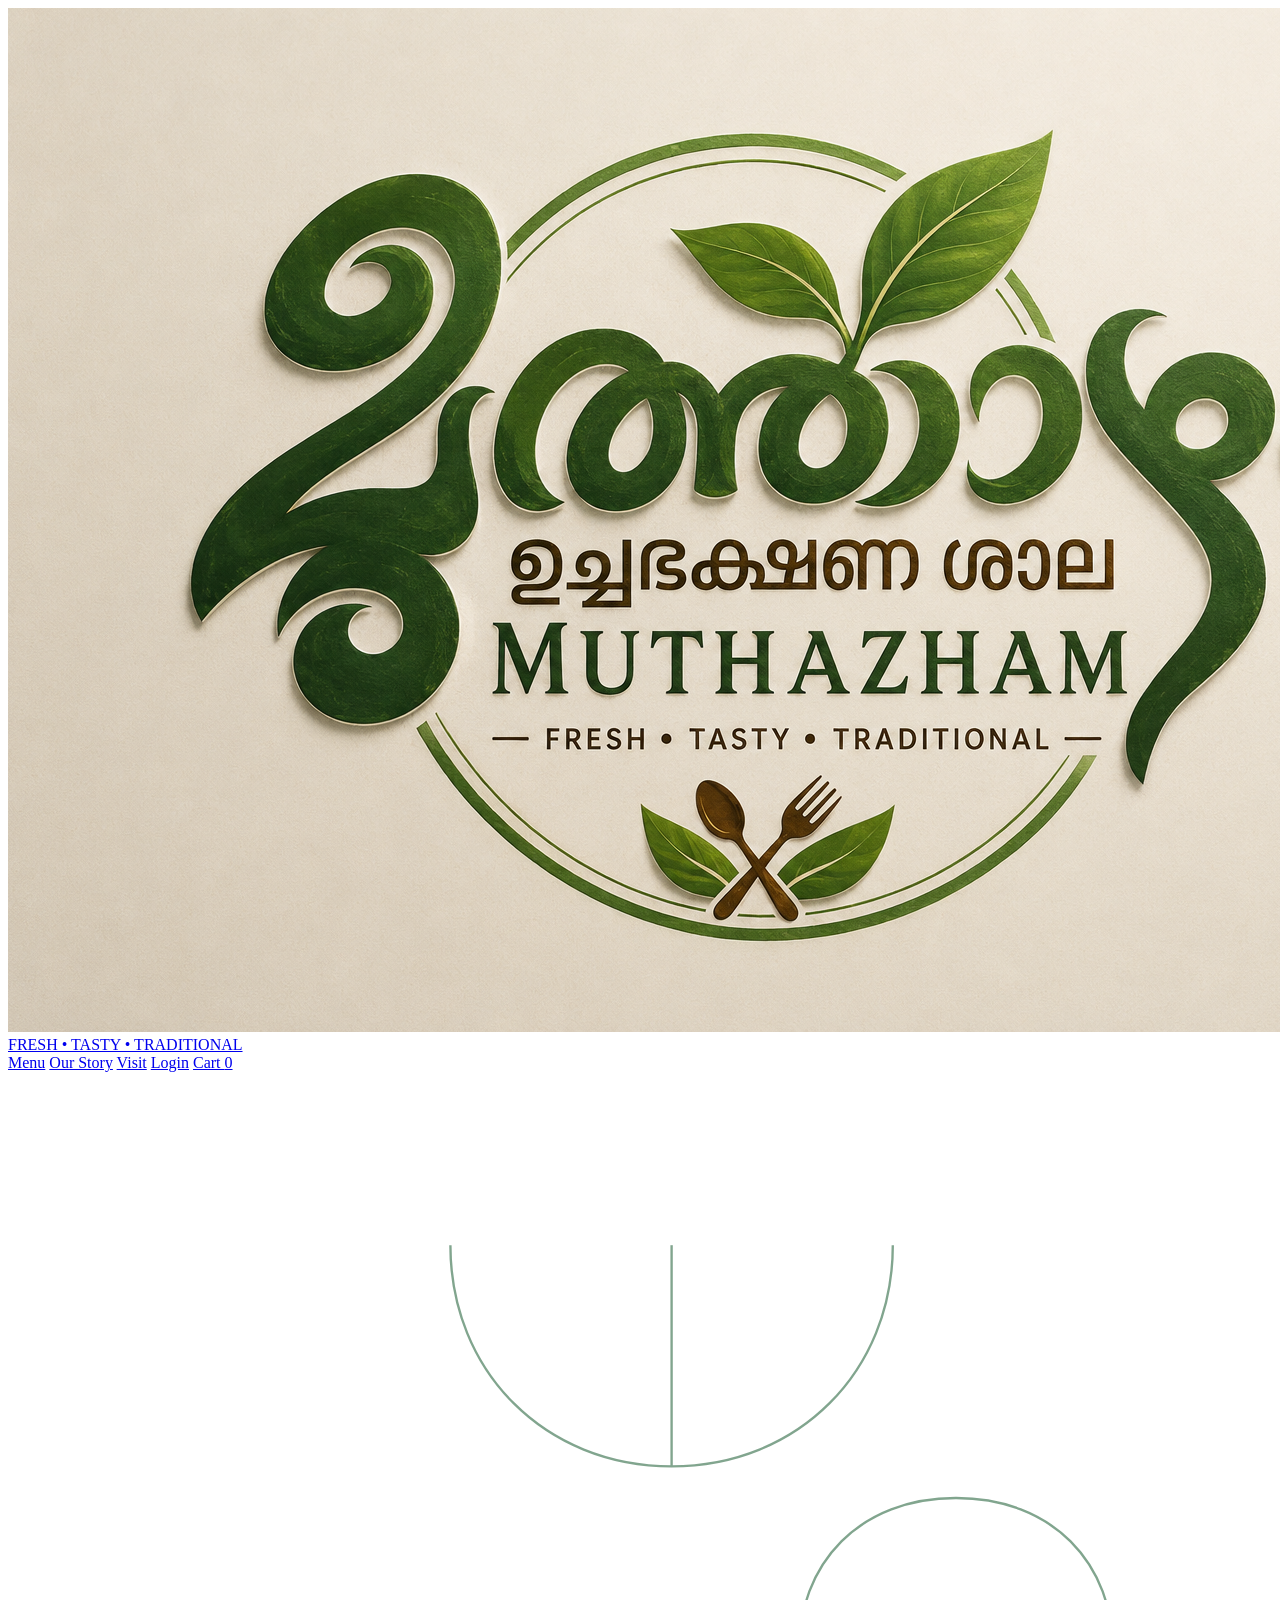
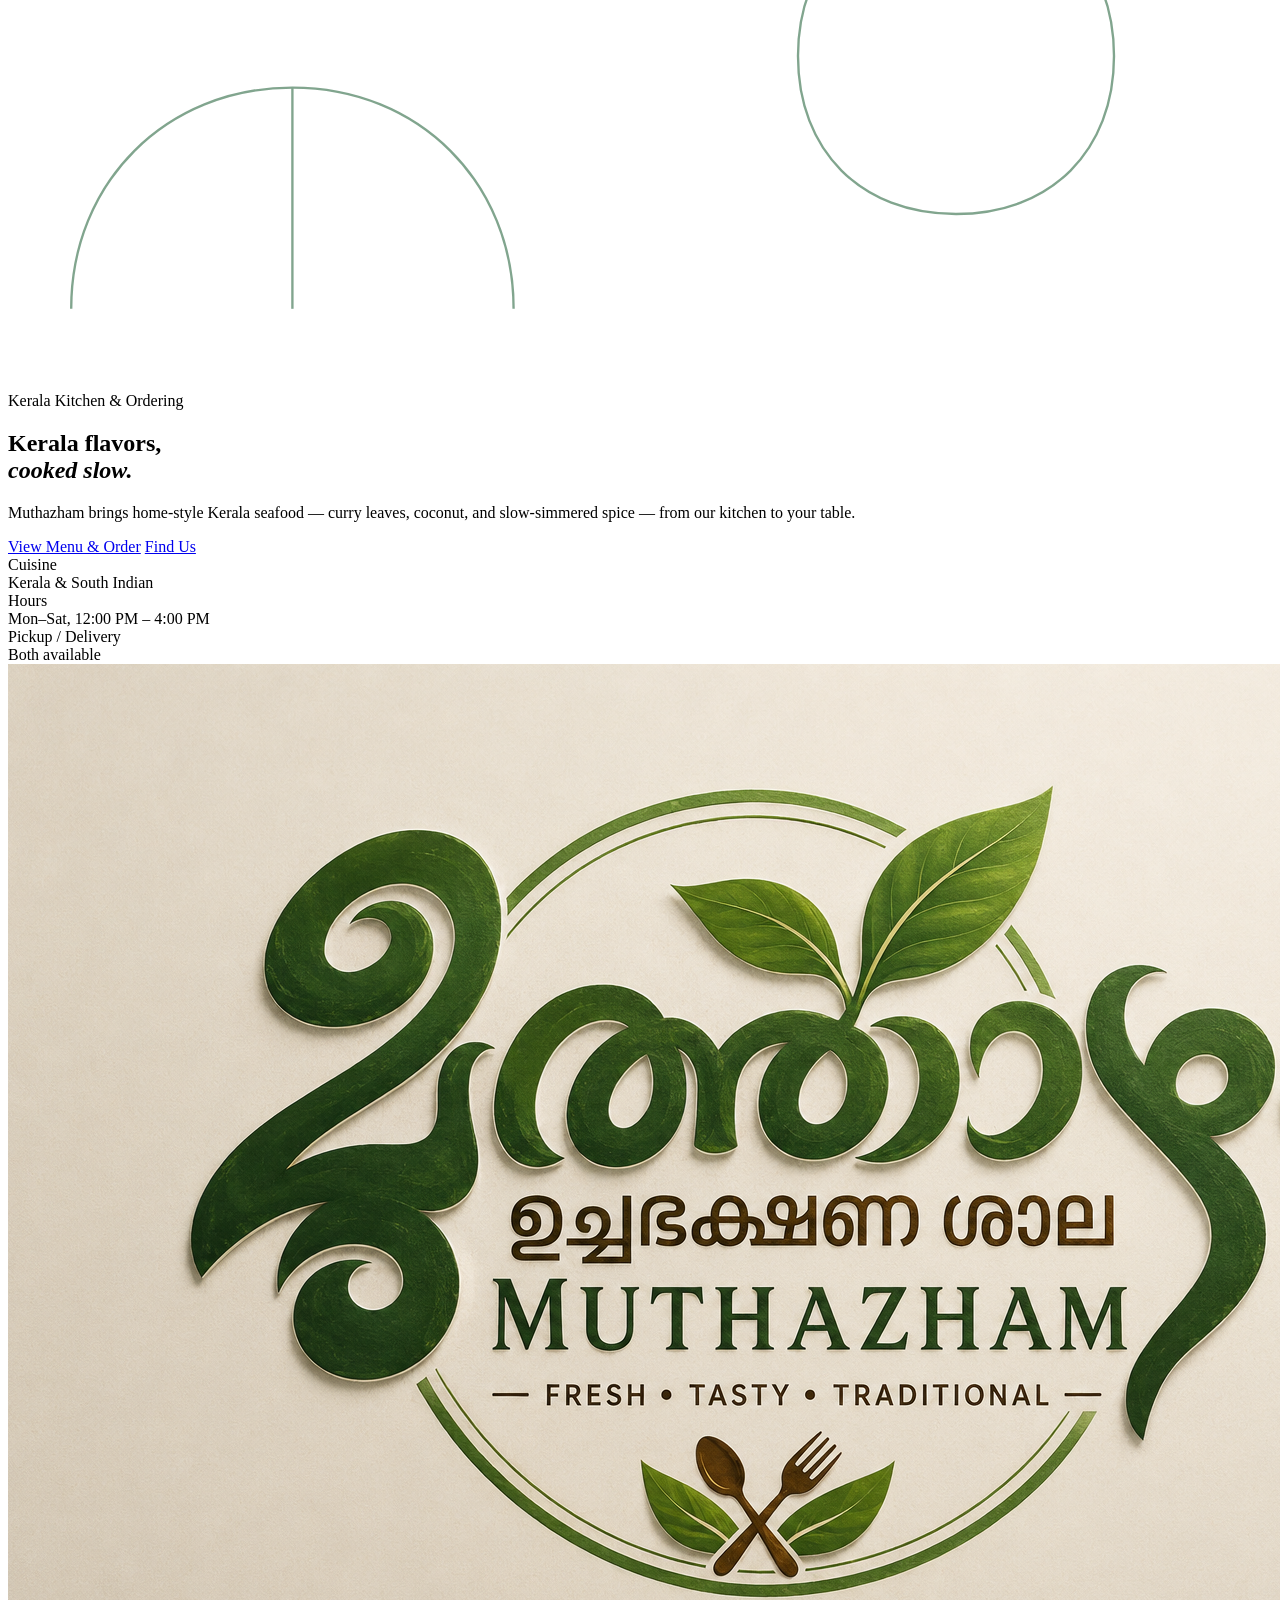
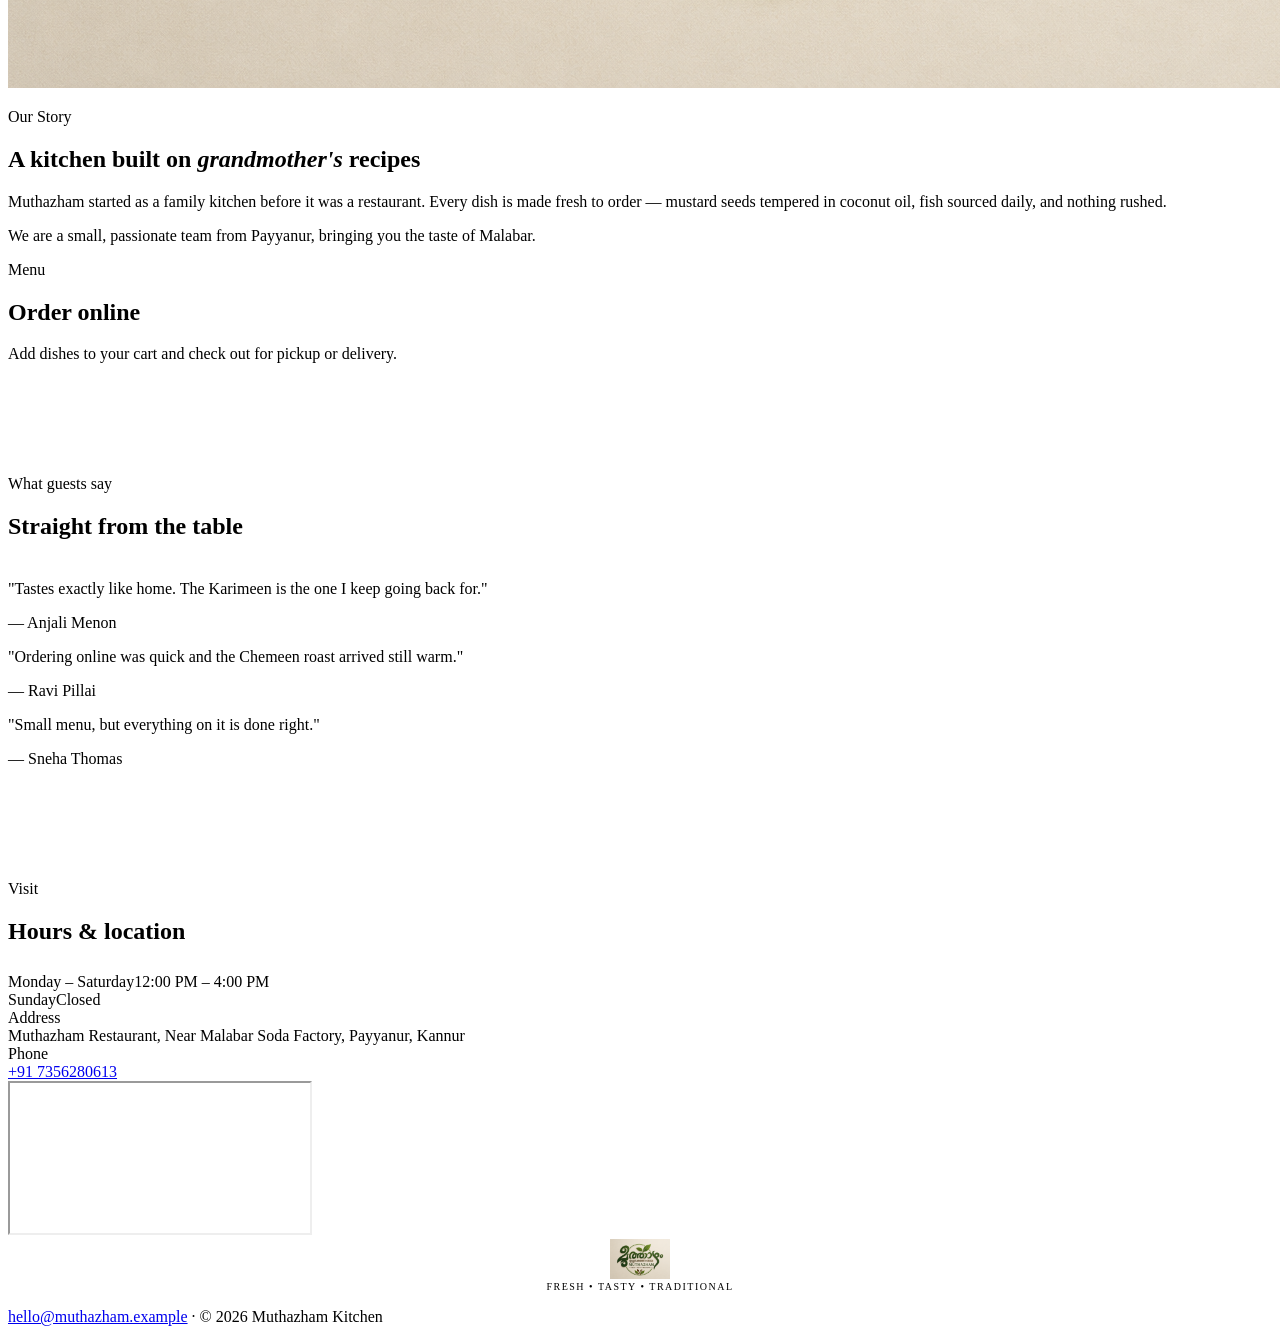
==== Index.html @ 5cb11d61 "Working well Everything is good and working By RIshab" ====
<!DOCTYPE html>
<html lang="en">
<head>
<meta charset="UTF-8">
<meta name="viewport" content="width=device-width, initial-scale=1.0">
<title>Muthazham — Kerala Kitchen</title>
<link rel="preconnect" href="https://fonts.googleapis.com">
<link rel="preconnect" href="https://fonts.gstatic.com" crossorigin>
<link href="https://fonts.googleapis.com/css2?family=Cormorant+Garamond:ital,wght@0,500;0,600;1,500;1,600&family=Work+Sans:wght@400;500;600;700&display=swap" rel="stylesheet">
<link rel="stylesheet" href="styles.css">
</head>
<body>

<header>
  <div class="nav-inner">
    <a href="index.html" class="logo">
      <img src="logo.png" alt="Muthazham" class="logo-img">
      <span class="logo-tagline">FRESH • TASTY • TRADITIONAL</span>
    </a>
    <nav class="nav-links">
      <a href="index.html#menu">Menu</a>
      <a href="index.html#story">Our Story</a>
      <a href="index.html#visit">Visit</a>
      <a href="login.html" class="login-link" id="navLoginBtn">Login</a>
      <span id="profileDisplay" style="display:none;" class="profile-badge">
        <span class="avatar" id="profileAvatar">U</span>
        <span id="profileName">User</span>
      </span>
      <a href="cart.html" class="cart-btn cart-link" aria-label="Open cart">
        Cart <span id="cartCount">0</span>
        <span class="cart-badge" id="cartBadge" style="display:none;"></span>
      </a>
    </nav>
  </div>
</header>

<main id="top">
  <!-- HERO -->
  <section class="hero" style="padding-top:110px;">
    <svg class="hero-leaves" viewBox="0 0 800 500" xmlns="http://www.w3.org/2000/svg" preserveAspectRatio="xMidYMid slice">
      <g fill="none" stroke="#2E6A44" stroke-width="1.5" opacity=".6">
        <path d="M40,460 C40,380 100,320 180,320 C260,320 320,380 320,460" />
        <path d="M180,320 L180,460" />
        <path d="M560,40 C560,120 500,180 420,180 C340,180 280,120 280,40" />
        <path d="M420,180 L420,40" />
        <path d="M700,300 C700,360 660,400 600,400 C540,400 500,360 500,300 C500,240 540,200 600,200 C660,200 700,240 700,300 Z" />
      </g>
    </svg>
    <div class="hero-inner">
      <p class="eyebrow">Kerala Kitchen &amp; Ordering</p>
      <h1 class="hero-title">Kerala flavors,<br><em>cooked slow.</em></h1>
      <p class="hero-sub">Muthazham brings home-style Kerala seafood — curry leaves, coconut, and slow-simmered spice — from our kitchen to your table.</p>
      <div class="hero-ctas">
        <a href="#menu" class="btn btn-primary">View Menu &amp; Order</a>
        <a href="#visit" class="btn btn-ghost">Find Us</a>
      </div>
      <div class="hero-info">
        <div class="item"><div class="k">Cuisine</div><div class="v">Kerala &amp; South Indian</div></div>
        <div class="item"><div class="k">Hours</div><div class="v">Mon–Sat, 12:00 PM – 4:00 PM</div></div>
        <div class="item"><div class="k">Pickup / Delivery</div><div class="v">Both available</div></div>
      </div>
    </div>
  </section>

  <!-- STORY -->
  <section class="story" id="story">
    <div class="wrap">
      <div class="story-grid">
        <div class="story-plate reveal">
          <img src="logo.png" alt="Muthazham Logo" class="story-logo">
        </div>
        <div class="story-text reveal">
          <p class="section-eyebrow">Our Story</p>
          <h2>A kitchen built on <em style="font-style:italic;color:var(--leaf-dark);">grandmother's</em> recipes</h2>
          <p>Muthazham started as a family kitchen before it was a restaurant. Every dish is made fresh to order — mustard seeds tempered in coconut oil, fish sourced daily, and nothing rushed.</p>
          <p>We are a small, passionate team from Payyanur, bringing you the taste of Malabar.</p>
        </div>
      </div>
    </div>
  </section>

  <!-- MENU -->
  <section id="menu">
    <div class="wrap">
      <div class="section-head reveal">
        <p class="section-eyebrow">Menu</p>
        <h2>Order online</h2>
        <p class="lede">Add dishes to your cart and check out for pickup or delivery.</p>
      </div>
      <div class="cat-tabs" id="catTabs"></div>
      <div class="menu-grid" id="menuGrid"></div>
    </div>
  </section>

  <!-- TESTIMONIALS -->
  <section style="background:var(--mint);padding-top:80px;padding-bottom:80px;">
    <div class="wrap">
      <div class="section-head reveal" style="margin-bottom:40px;">
        <p class="section-eyebrow">What guests say</p>
        <h2>Straight from the table</h2>
      </div>
      <div class="testi-grid">
        <div class="testi-card reveal"><p class="testi-quote">"Tastes exactly like home. The Karimeen is the one I keep going back for."</p><p class="testi-name">— Anjali Menon</p></div>
        <div class="testi-card reveal"><p class="testi-quote">"Ordering online was quick and the Chemeen roast arrived still warm."</p><p class="testi-name">— Ravi Pillai</p></div>
        <div class="testi-card reveal"><p class="testi-quote">"Small menu, but everything on it is done right."</p><p class="testi-name">— Sneha Thomas</p></div>
      </div>
    </div>
  </section>

  <!-- VISIT -->
  <section class="visit" id="visit">
    <div class="wrap">
      <div class="visit-grid">
        <div class="reveal">
          <p class="section-eyebrow">Visit</p>
          <h2>Hours &amp; location</h2>
          <div style="margin-top:28px;">
            <div class="hours-row"><span class="day">Monday – Saturday</span><span>12:00 PM – 4:00 PM</span></div>
            <div class="hours-row"><span class="day">Sunday</span><span>Closed</span></div>
          </div>
          <div class="contact-item"><div class="k">Address</div><div class="v">Muthazham Restaurant, Near Malabar Soda Factory, Payyanur, Kannur</div></div>
          <div class="contact-item"><div class="k">Phone</div><div class="v"><a href="tel:+917356280613">+91 7356280613</a></div></div>
        </div>
        <div class="visit-map reveal">
          <iframe src="https://www.google.com/maps/embed?pb=!1m18!1m12!1m3!1d3897.123456789012!2d75.1234567!3d11.9876543!2m3!1f0!2f0!3f0!3m2!1i1024!2i768!4f13.1!3m3!1m2!1s0x0%3A0x0!2zMTHCsDU5JzE1LjYiTiA3NcKwMDcnMjEuMCJF!5e0!3m2!1sen!2sin!4v1612345678901" allowfullscreen="" loading="lazy"></iframe>
        </div>
      </div>
    </div>
  </section>
</main>

<footer>
  <div class="wrap footer-inner">
    <div class="logo" style="font-size:20px;text-align:center;display:flex;flex-direction:column;align-items:center;">
      <img src="logo.png" alt="Muthazham" style="height:40px;width:auto;">
      <span class="logo-tagline" style="font-size:10px;letter-spacing:0.15em;margin-top:2px;">FRESH • TASTY • TRADITIONAL</span>
    </div>
    <p class="footer-note"><a href="mailto:hello@muthazham.example">hello@muthazham.example</a> · © 2026 Muthazham Kitchen</p>
  </div>
</footer>

<div class="toast" id="toast"></div>

<script src="script.js"></script>
<script>
  // Page-specific menu rendering
  let activeCat = 'All';
  const catTabs = document.getElementById('catTabs');
  const menuGrid = document.getElementById('menuGrid');

  function getCategoryImage(cat) {
    const images = {
      'Fish': 'images/fish.jpg',
      'Shellfish': 'images/shellfish.jpg',
      'Poultry': 'images/chicken.jpg'
    };
    return images[cat] || 'images/default.jpg';
  }

  function renderTabs(){
    catTabs.innerHTML = '';
    CATEGORIES.forEach(cat => {
      const btn = document.createElement('button');
      btn.className = 'cat-tab' + (cat === activeCat ? ' active' : '');
      btn.textContent = cat;
      btn.addEventListener('click', () => { activeCat = cat; renderTabs(); renderMenu(); });
      catTabs.appendChild(btn);
    });
  }

  function renderMenu(){
    menuGrid.innerHTML = '';
    const items = activeCat === 'All' ? MENU : MENU.filter(i => i.cat === activeCat);
    items.forEach(item => {
      const card = document.createElement('div');
      card.className = 'item-card';
      const imgSrc = getCategoryImage(item.cat);
      card.innerHTML = `
        <div class="item-visual" style="background:url('${imgSrc}') center/cover no-repeat;position:relative;">
          <div style="position:absolute;inset:0;background:rgba(46,106,68,0.3);"></div>
          <div style="position:relative;z-index:1;">${iconSvg(item.icon)}</div>
          <div class="diet-dot nonveg" style="position:absolute;top:12px;left:12px;z-index:2;"><span class="d"></span></div>
        </div>
        <div class="item-body">
          <div class="item-name">${item.name}</div>
          <div class="item-desc">${item.desc}</div>
          <div class="item-foot"><div class="item-price">${money(item.price)}</div><button class="add-btn" data-id="${item.id}">Add</button></div>
        </div>`;
      menuGrid.appendChild(card);
      card.querySelector('.add-btn').addEventListener('click', (e) => {
        addToCart(item.id);
        const b = e.currentTarget;
        b.textContent = 'Added';
        b.classList.add('added');
        setTimeout(() => { b.textContent = 'Add'; b.classList.remove('added'); }, 900);
        showToast(item.name + ' added to cart');
        updateCartBadge();
      });
    });
  }

  document.addEventListener('DOMContentLoaded', () => {
    loadSession();
    renderTabs();
    renderMenu();
    updateCartBadge();
    initReveal();
    updateUIForUser();
  });
</script>
</body>
</html>
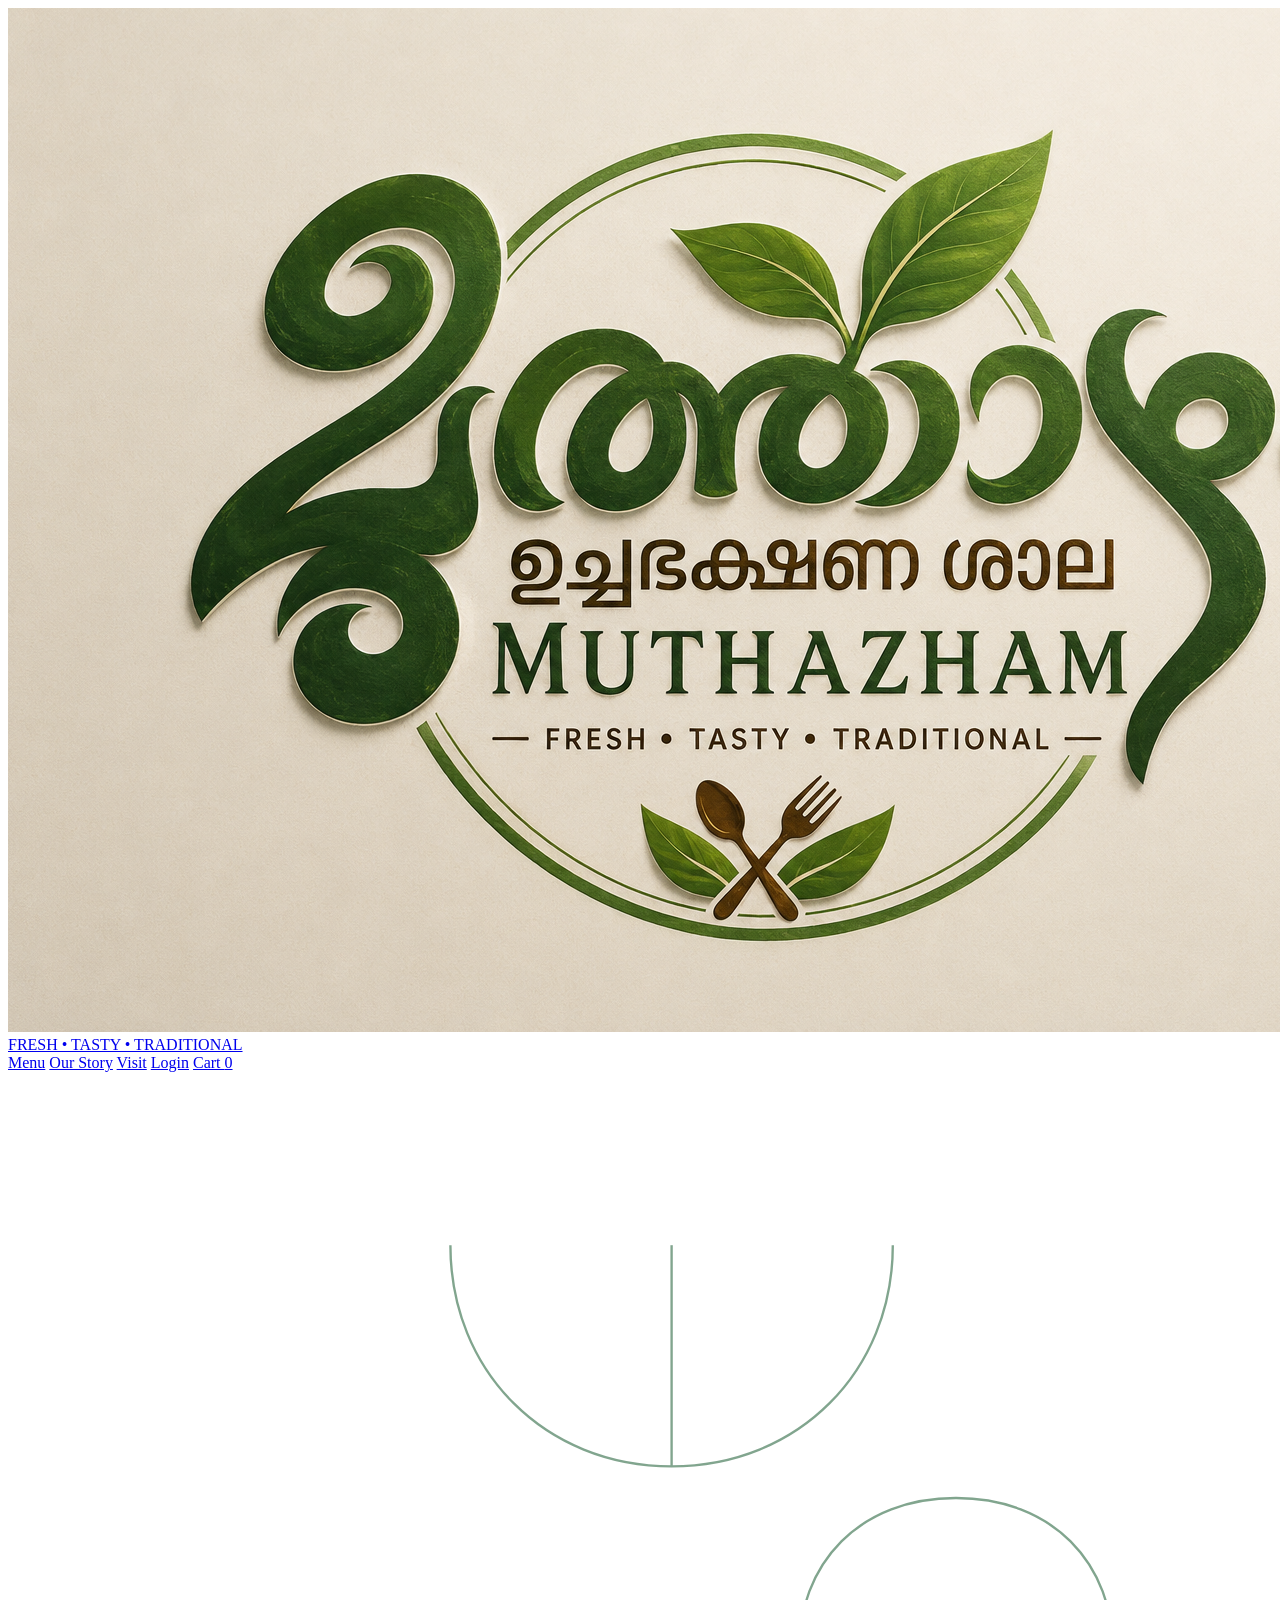
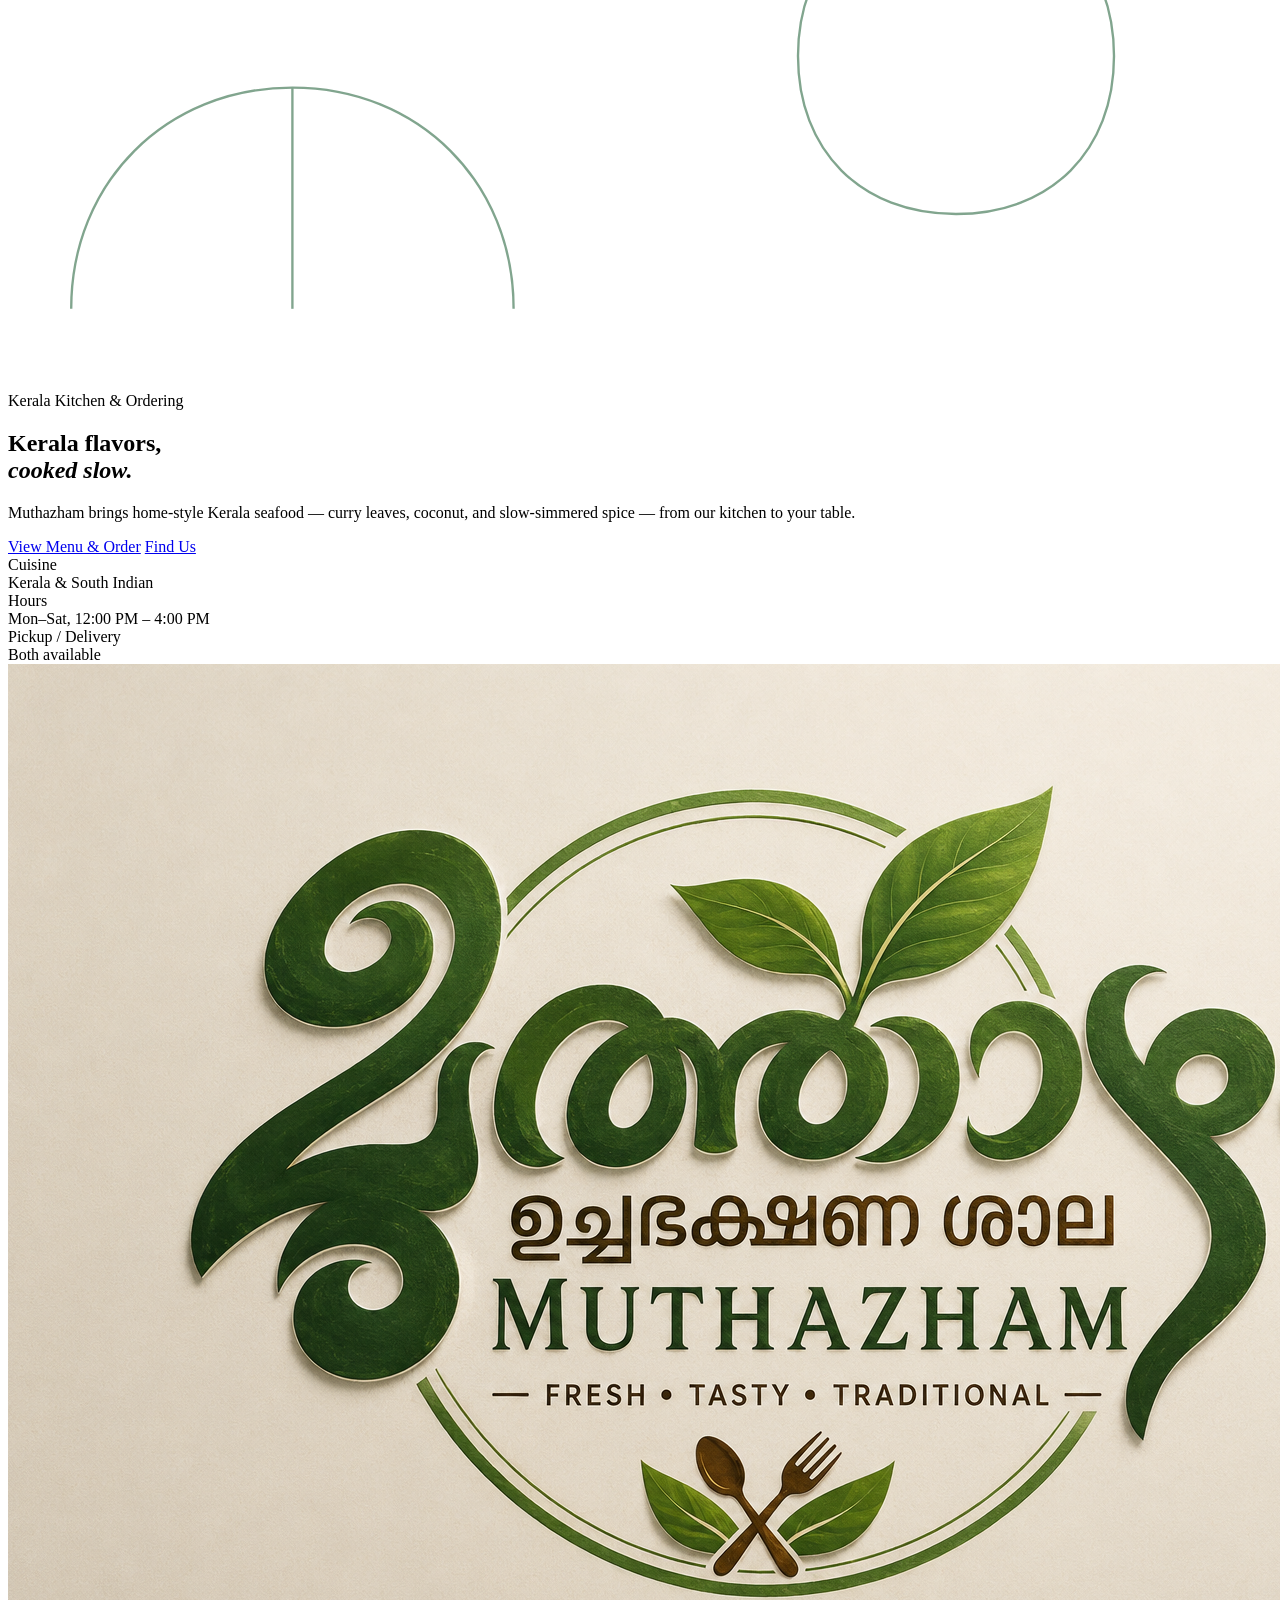
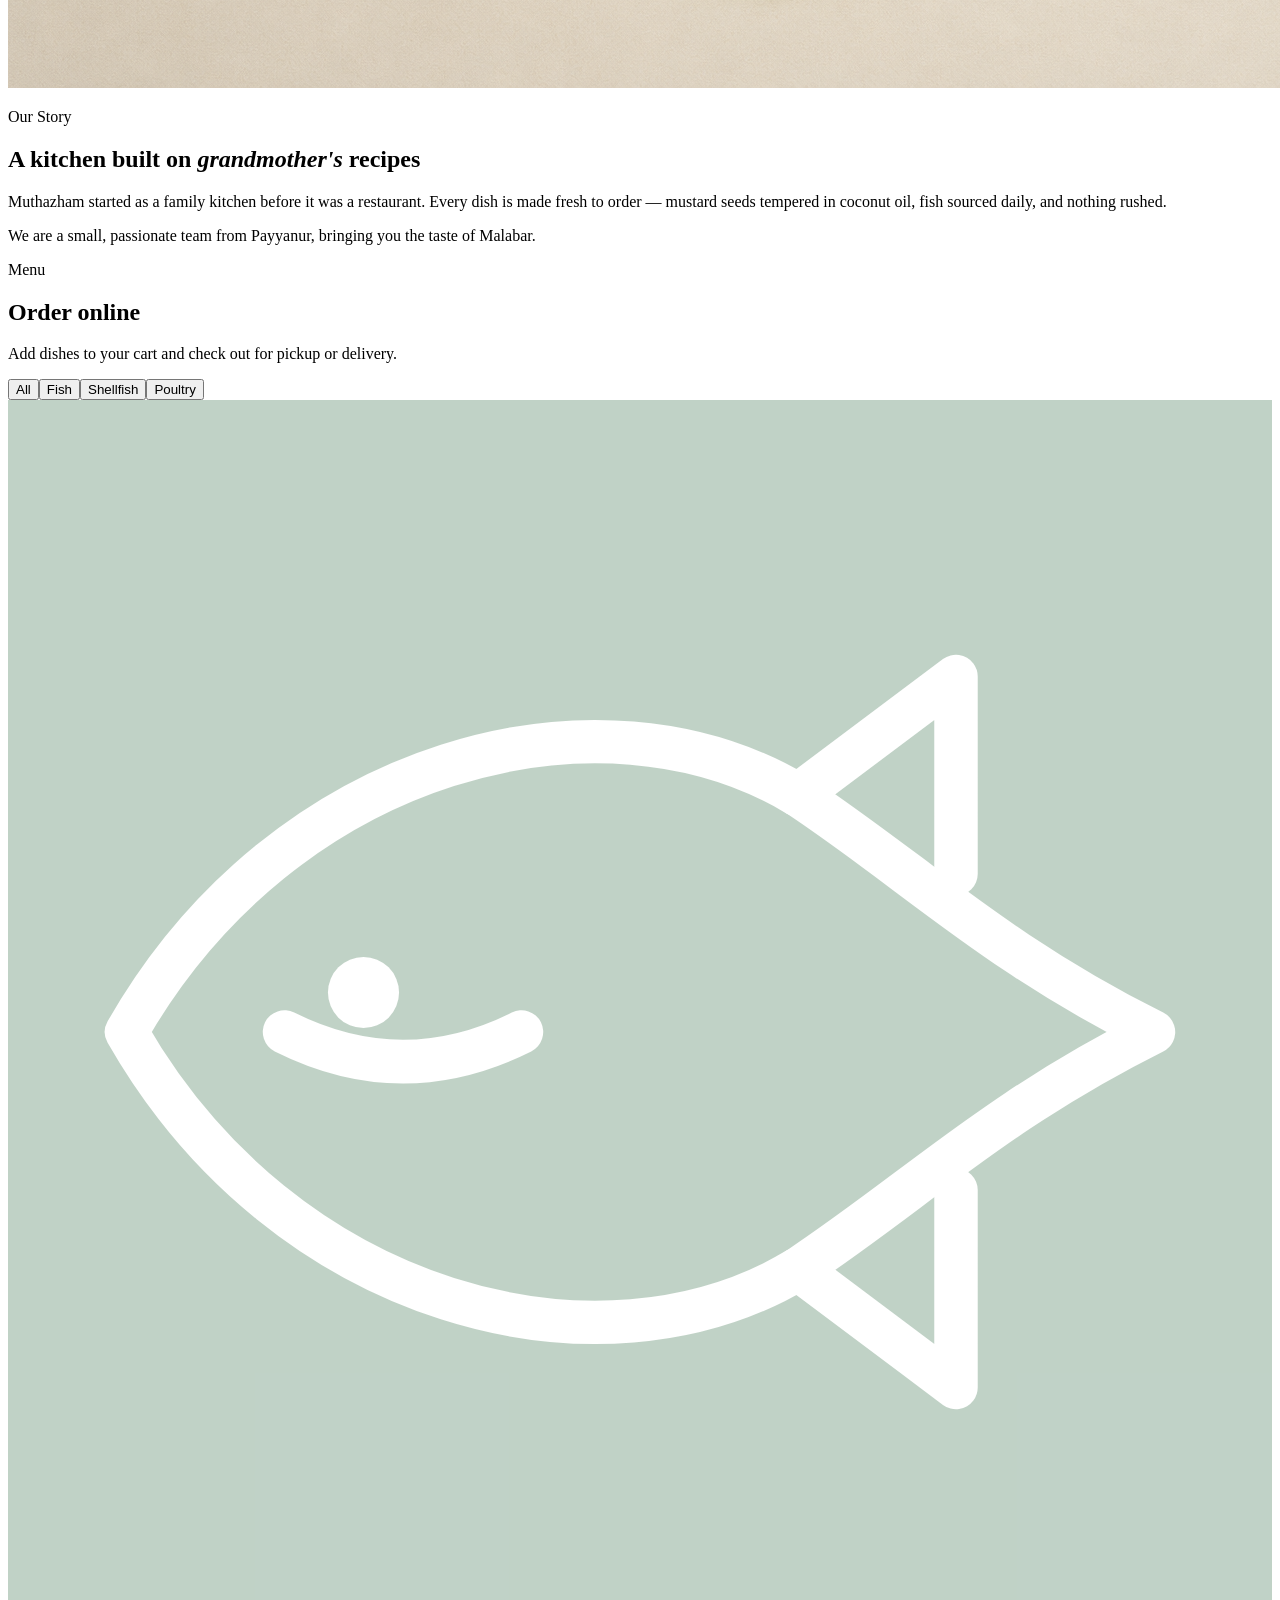
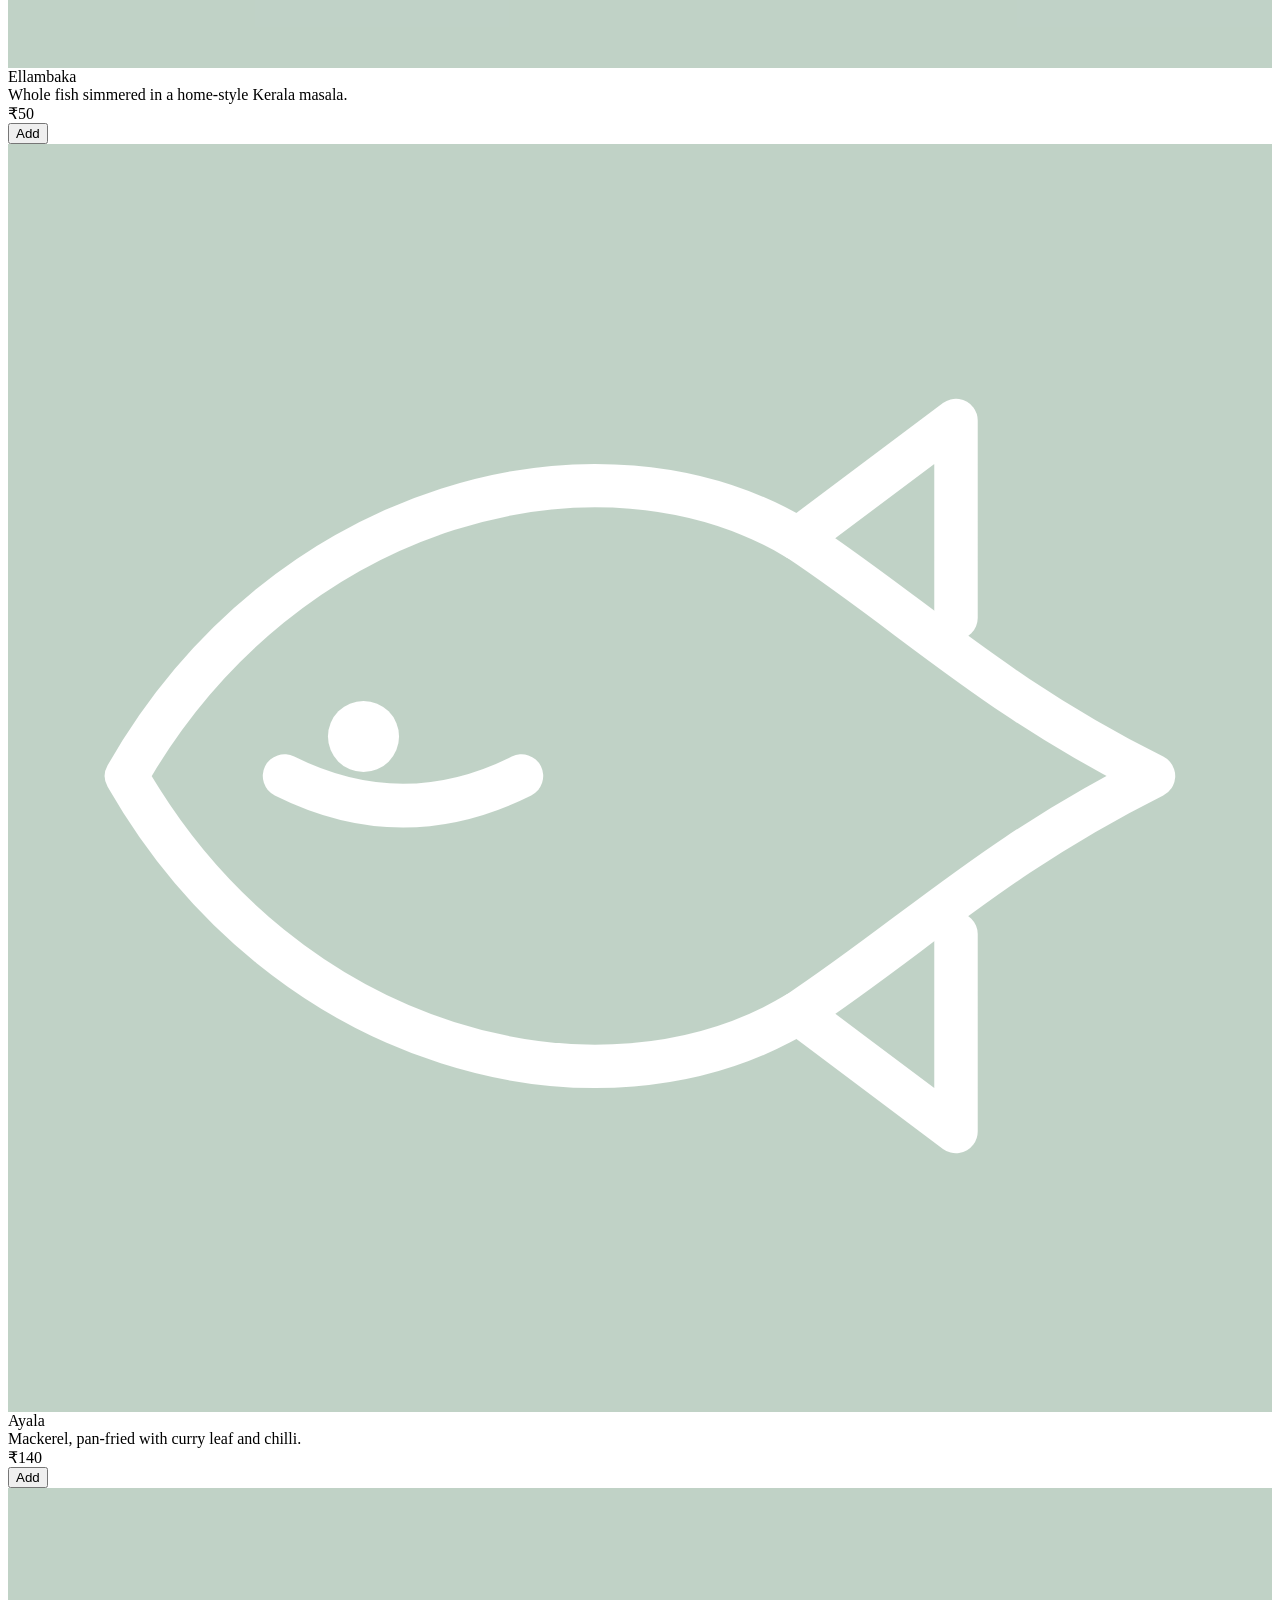
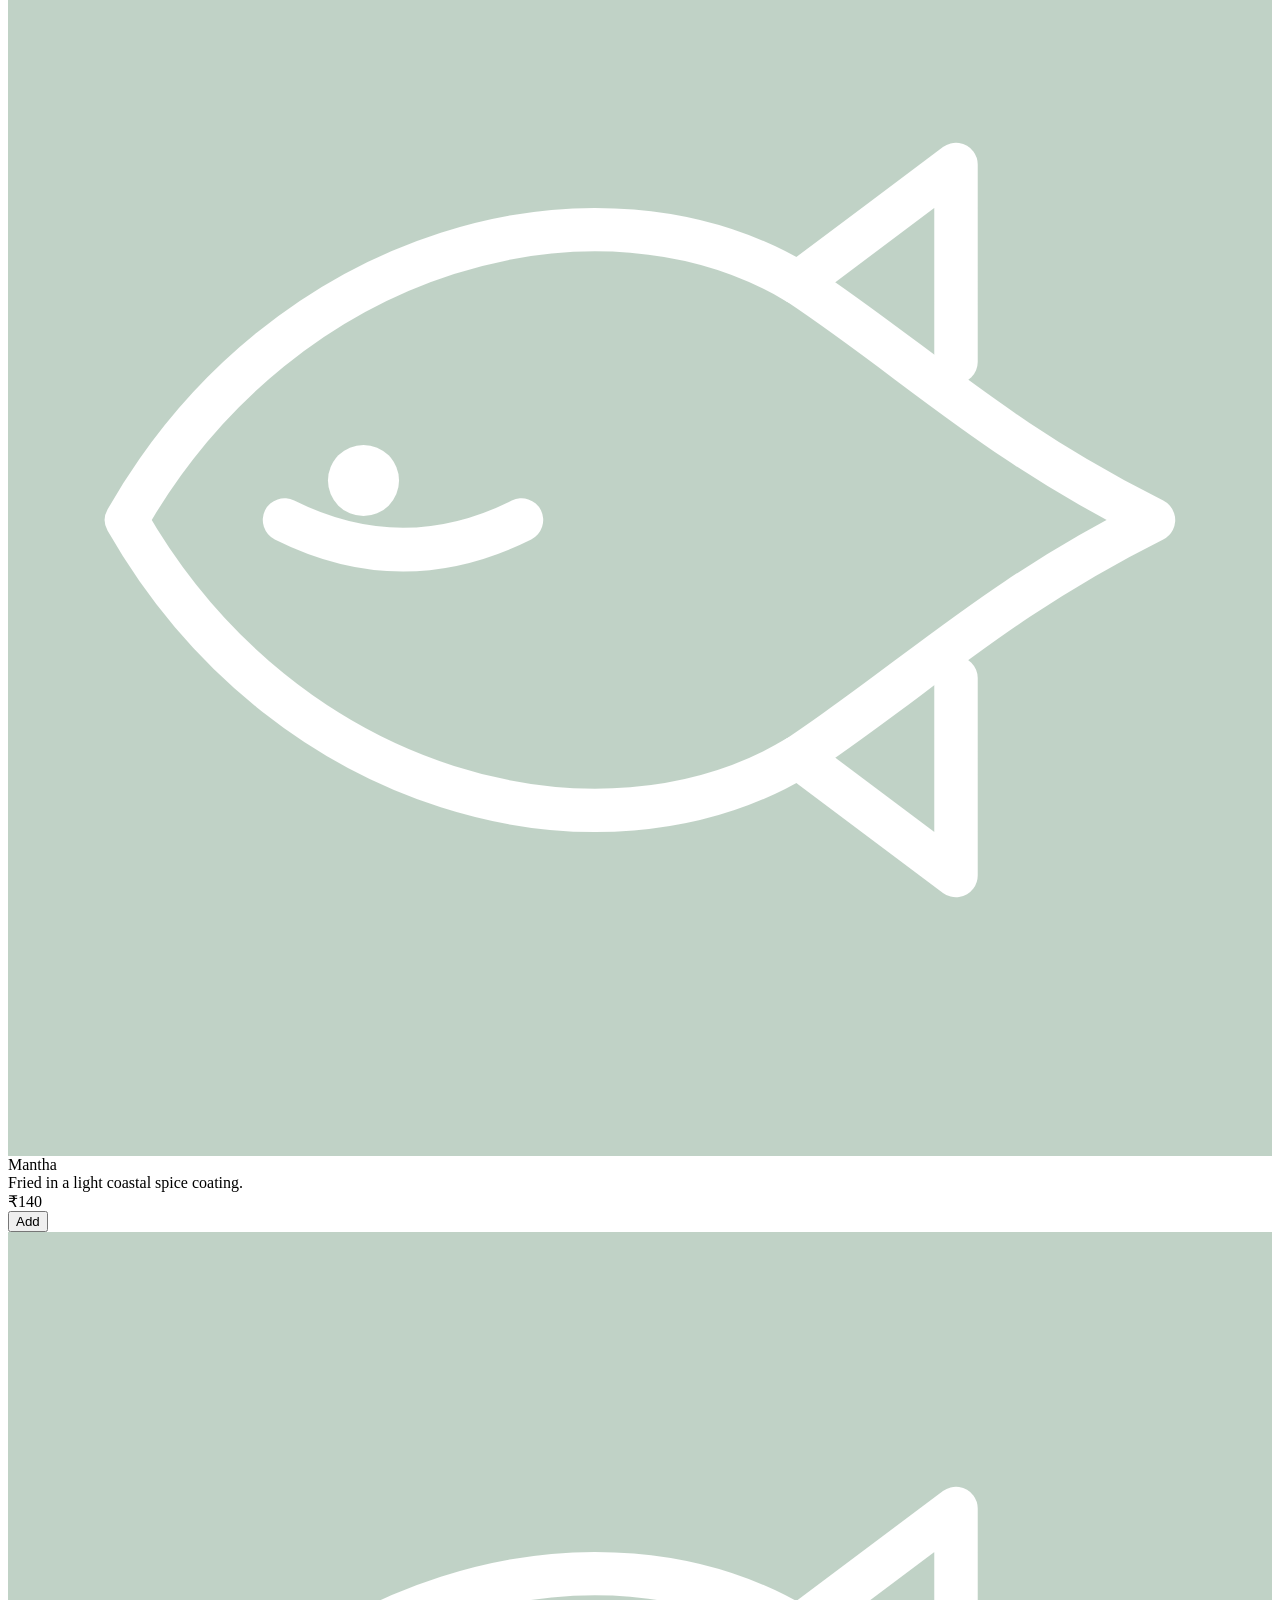
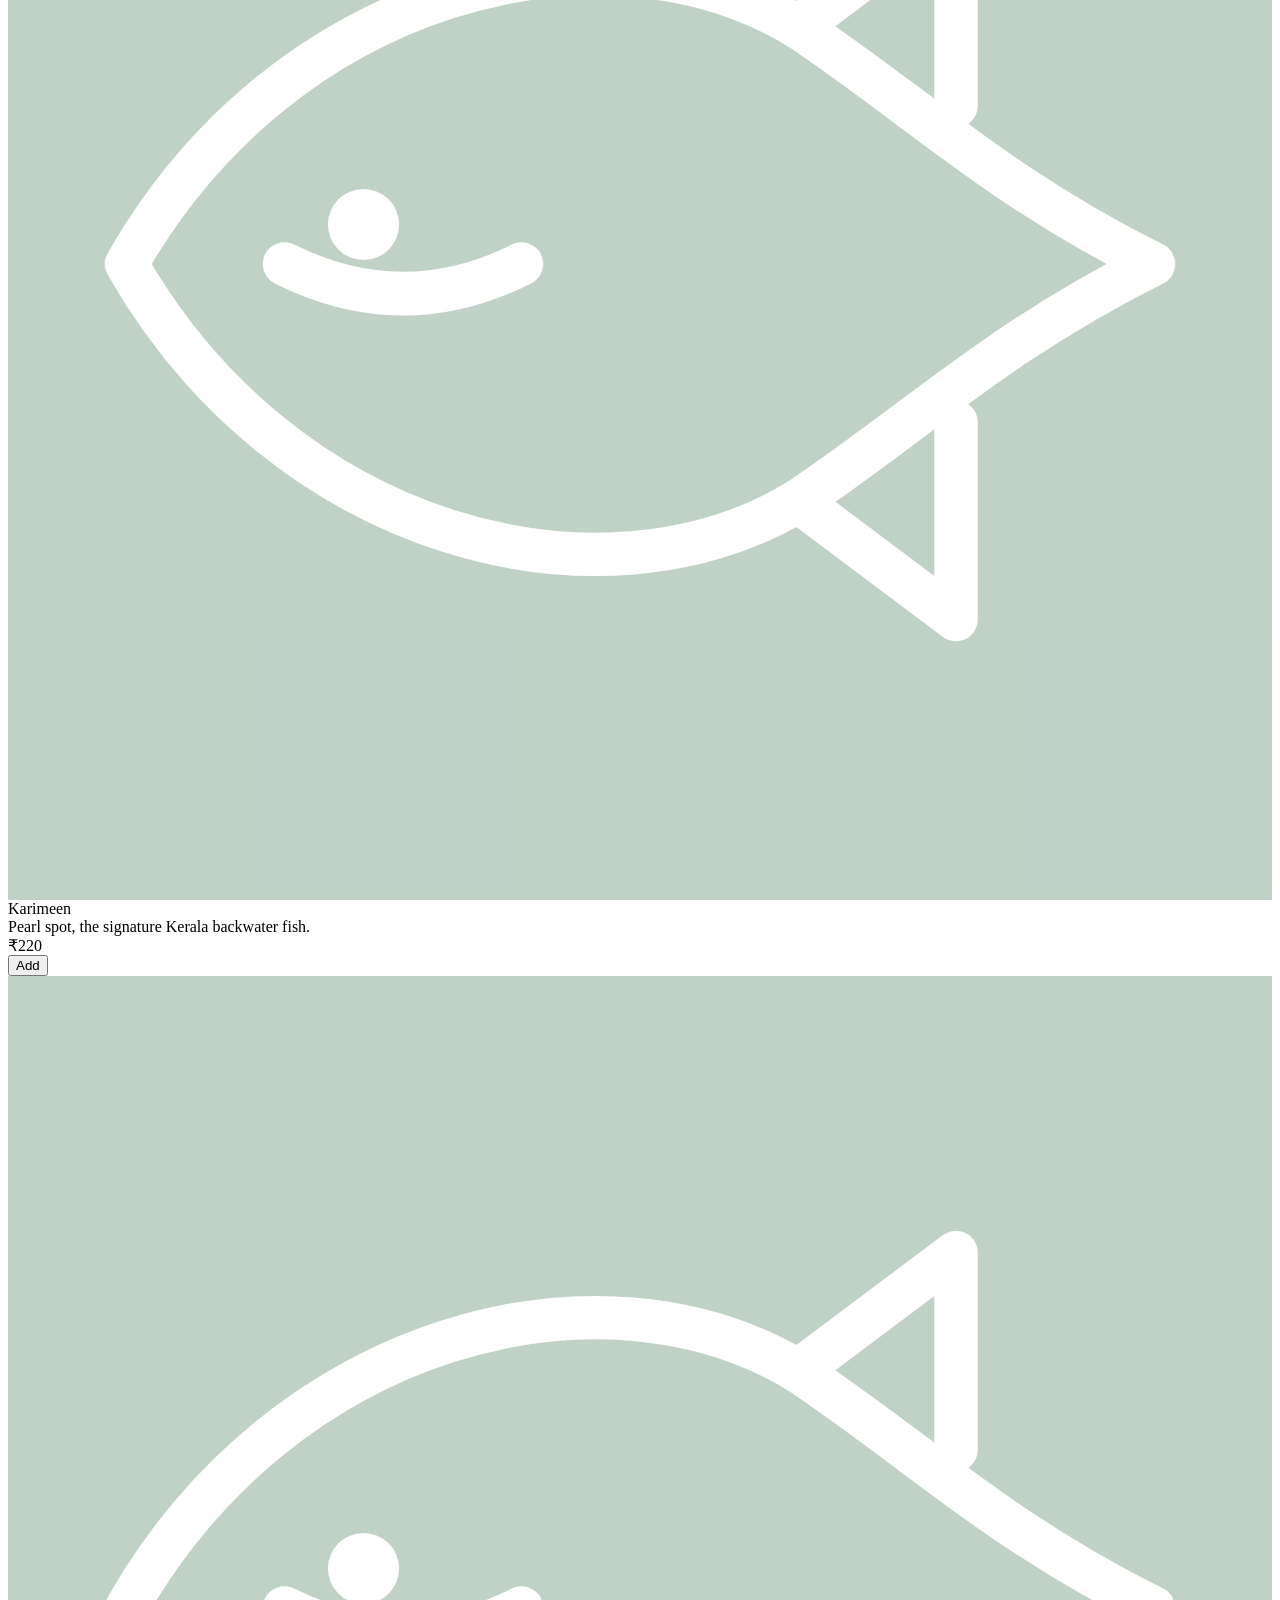
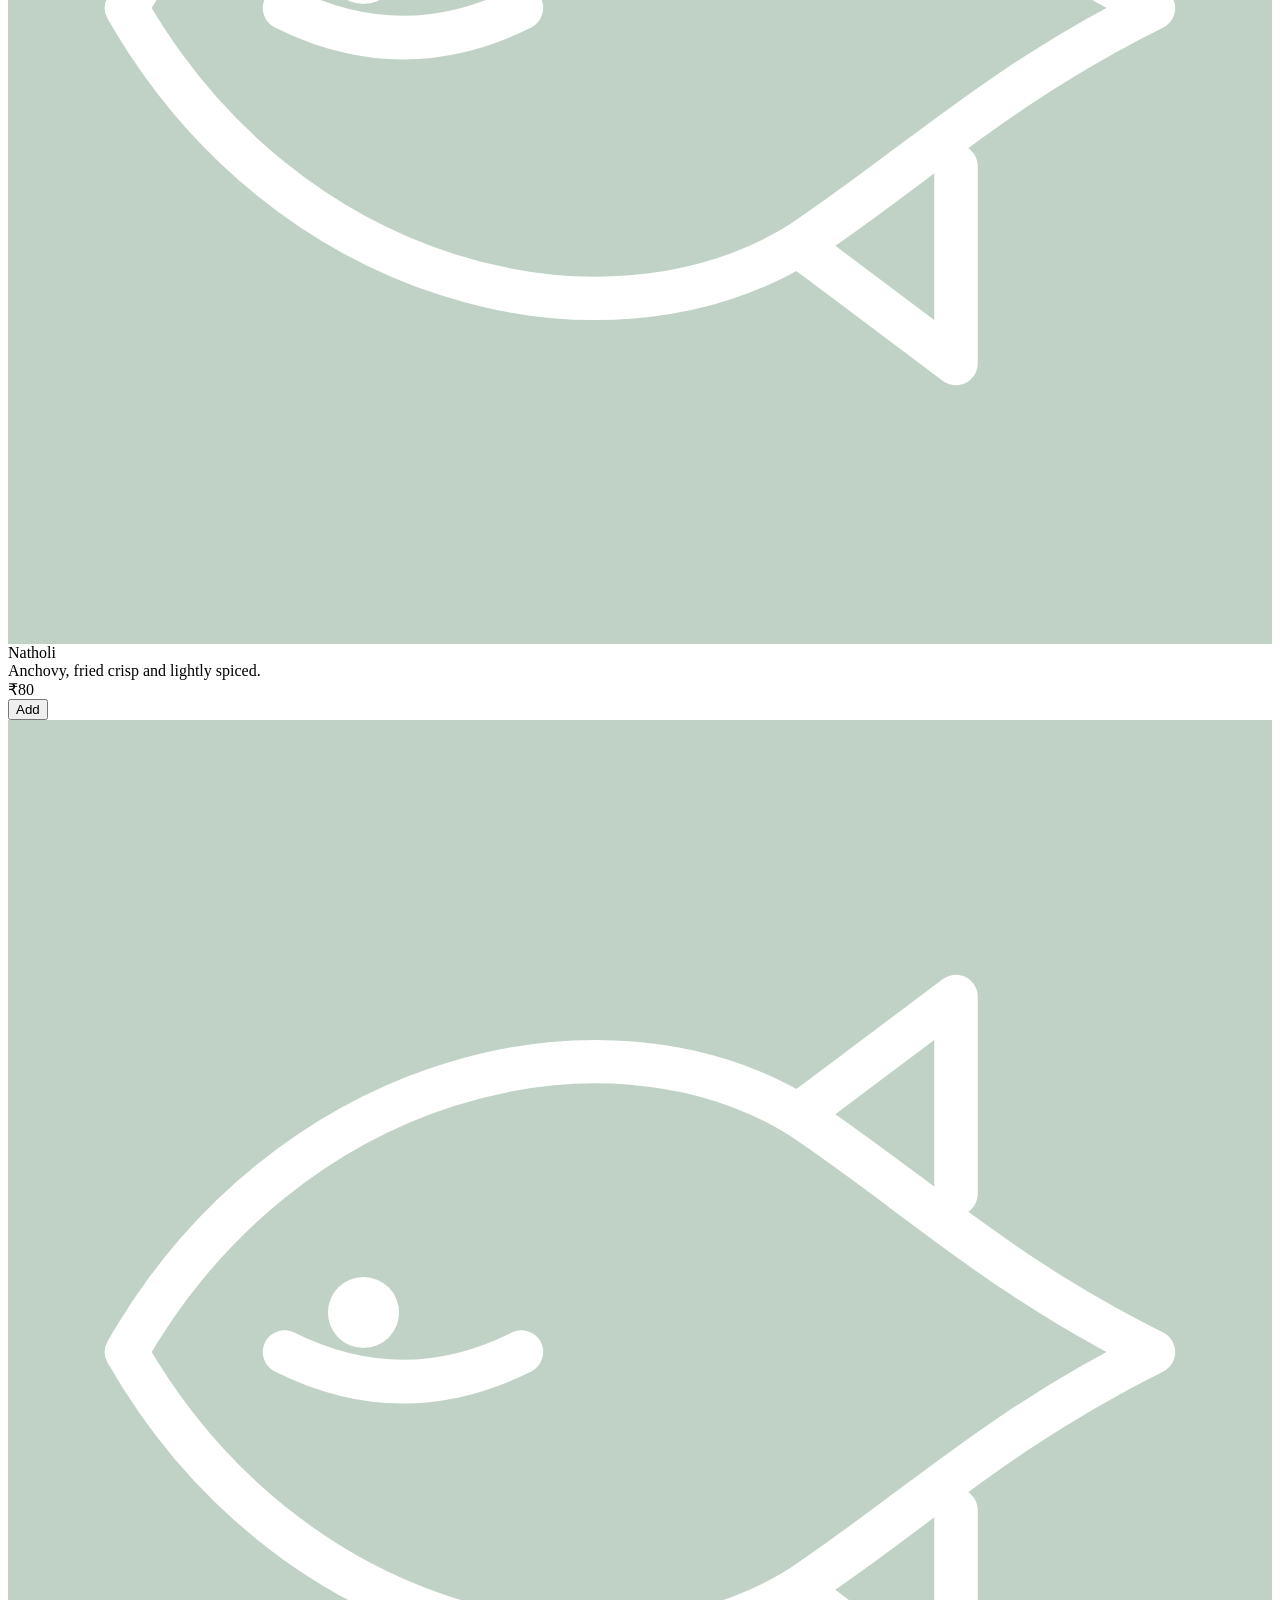
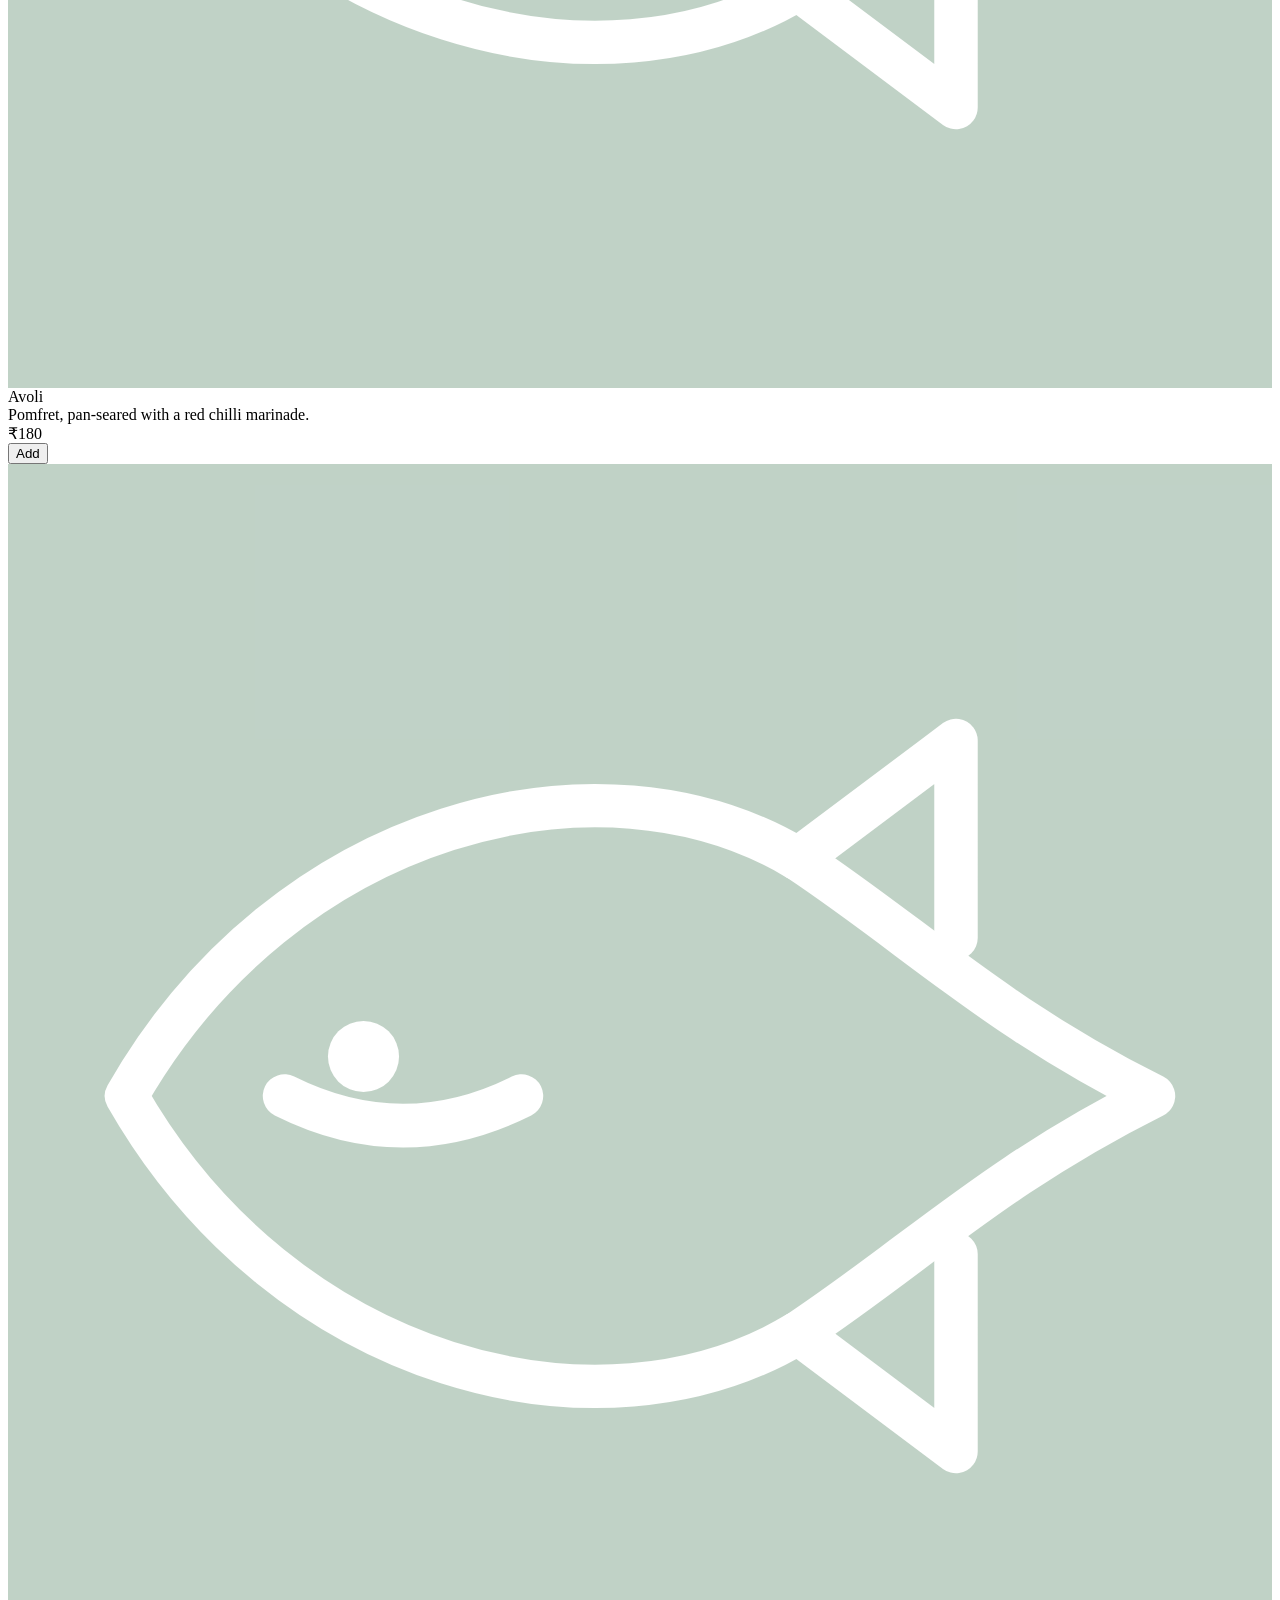
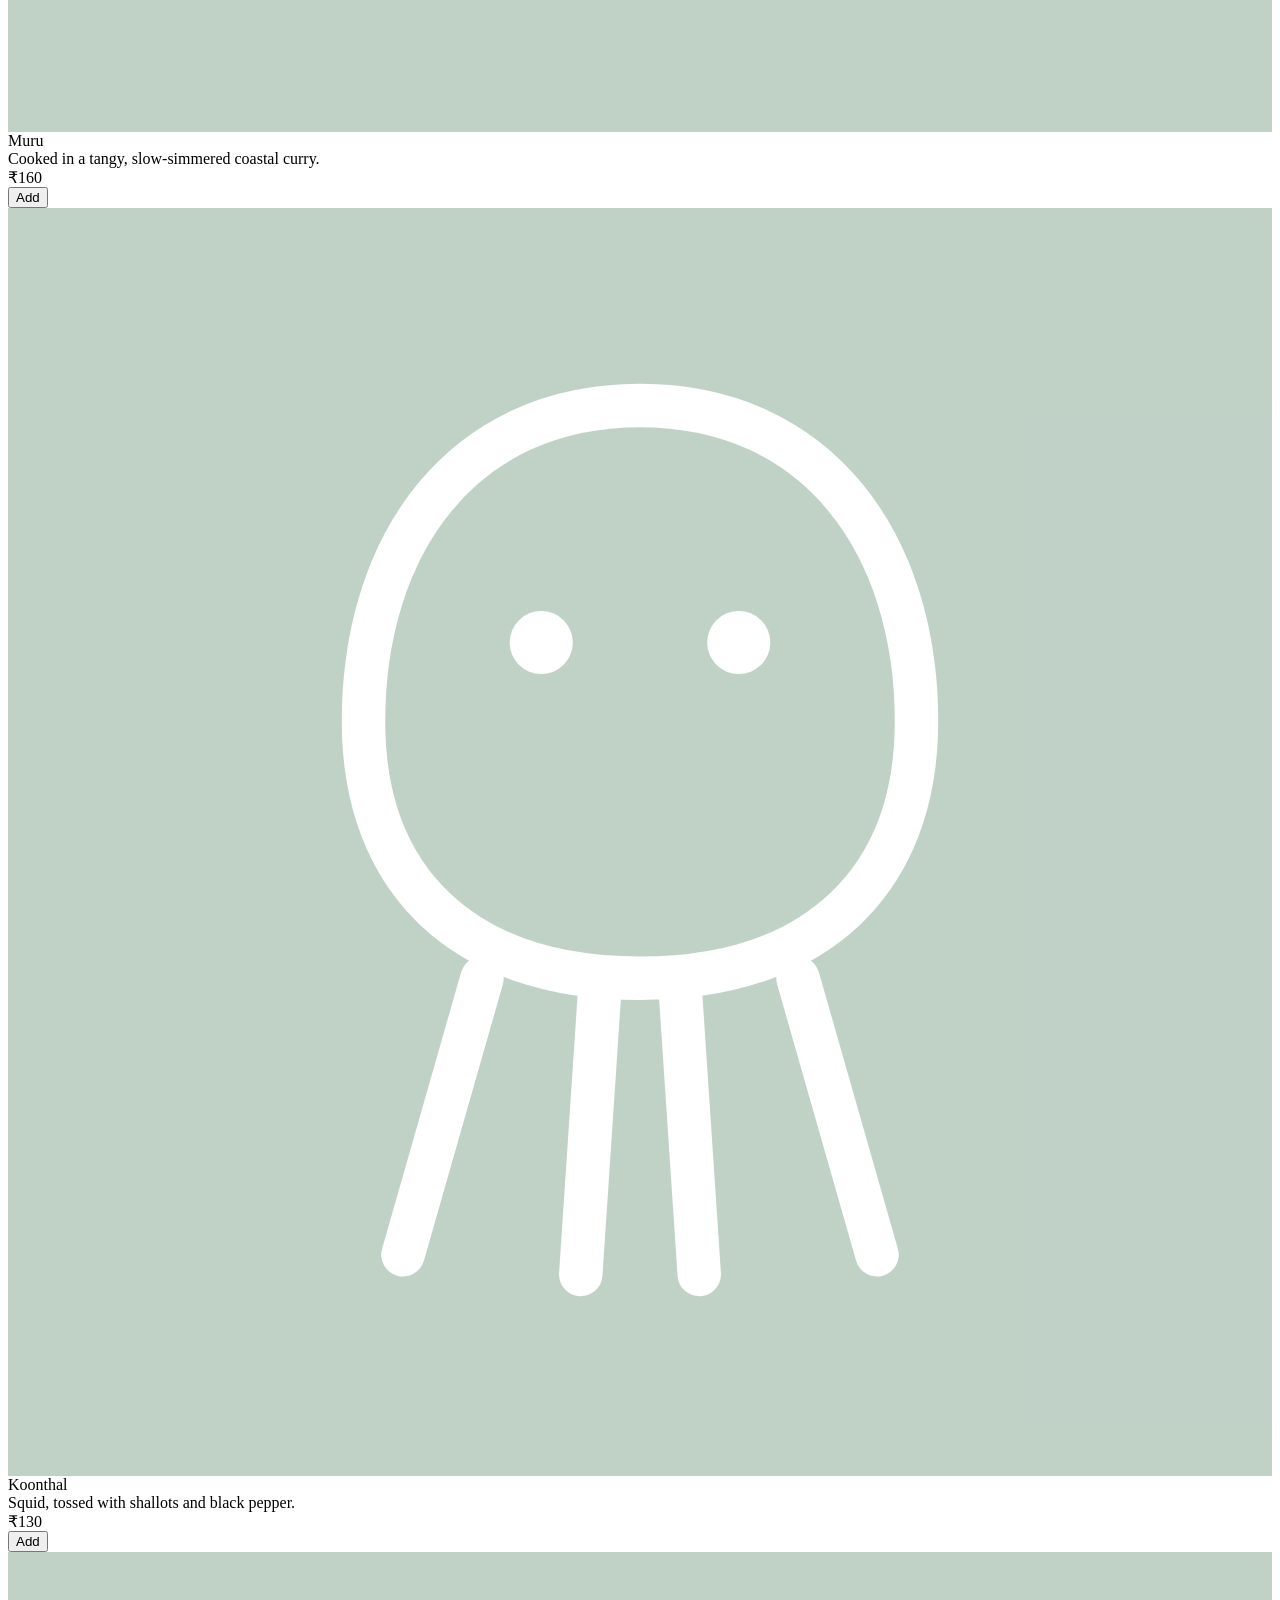
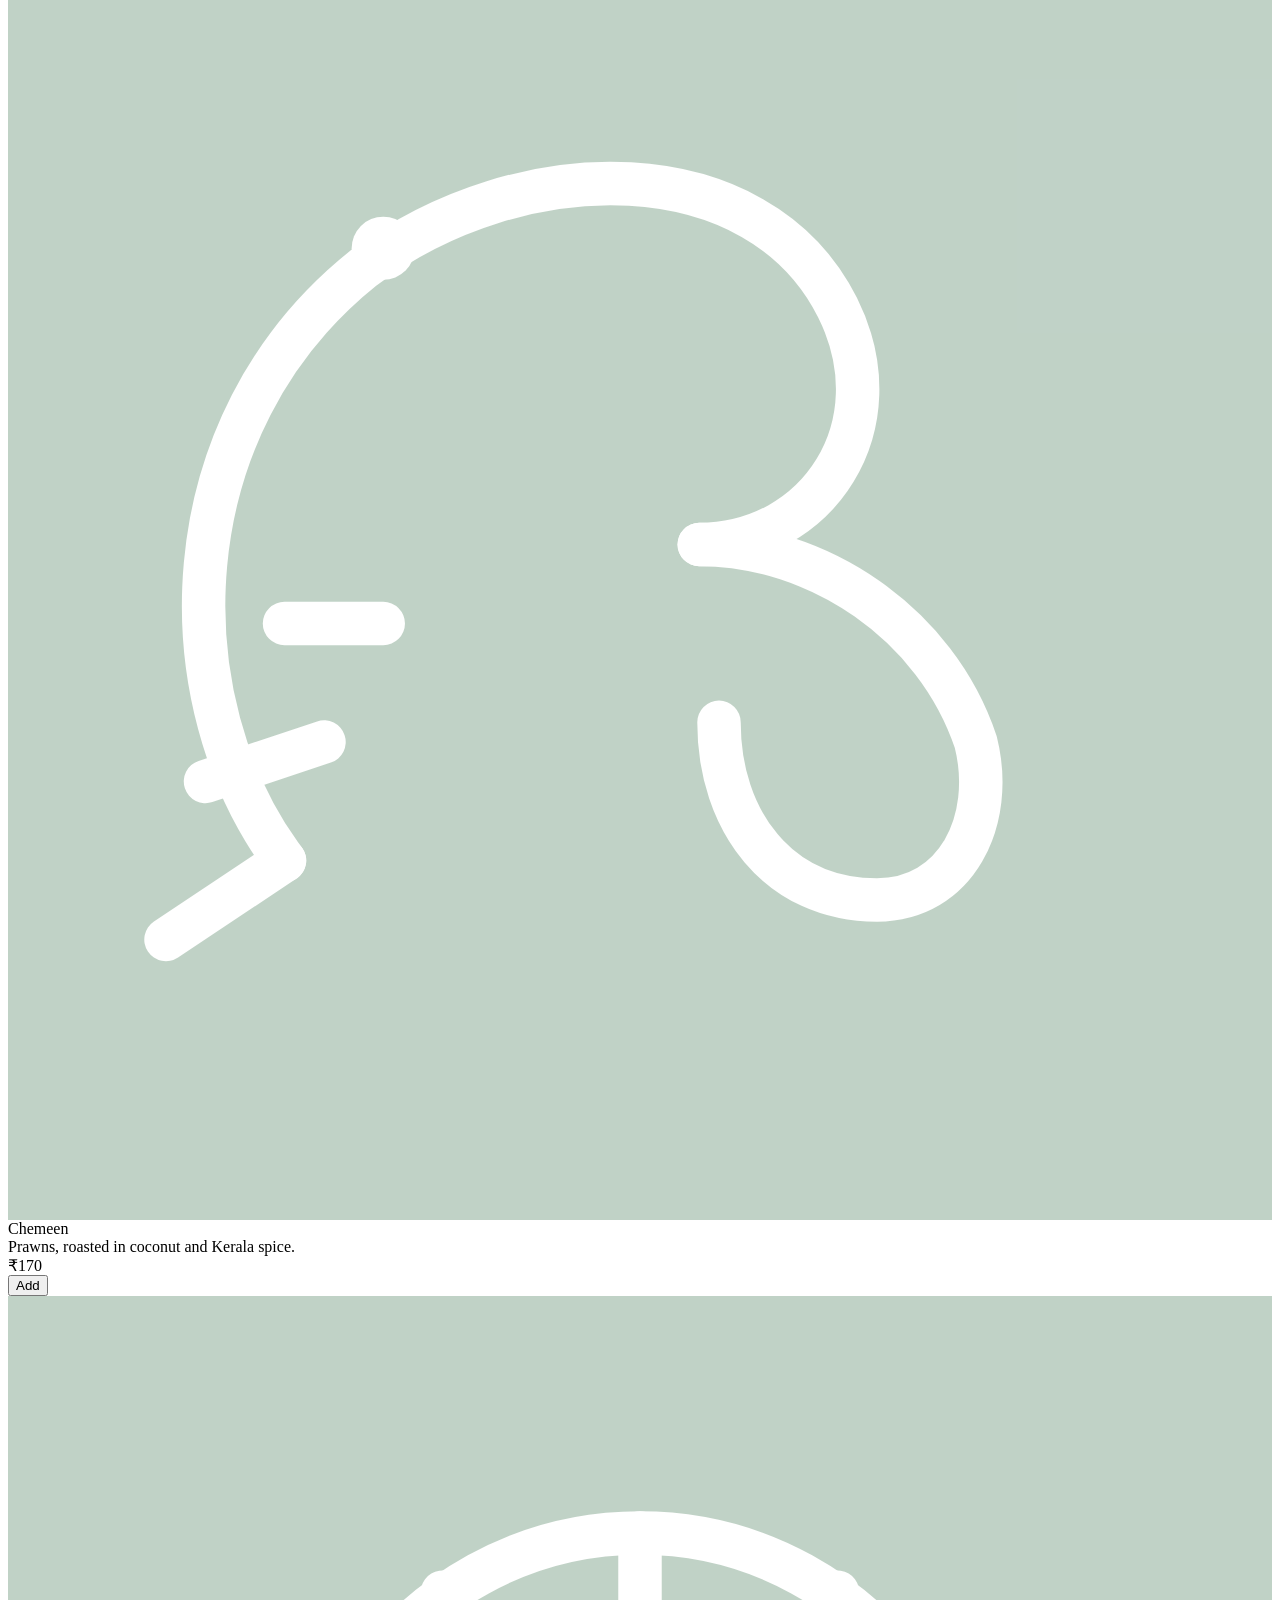
==== commit 323b51ff: "Index.html" ====
--- a/Index.html
+++ b/Index.html
@@ -141,7 +141,7 @@
 
 <div class="toast" id="toast"></div>
 
-<script src="script.js"></script>
+<script src="Script.js"></script>
 <script>
   // Page-specific menu rendering
   let activeCat = 'All';
@@ -209,4 +209,4 @@
   });
 </script>
 </body>
-</html>+</html>
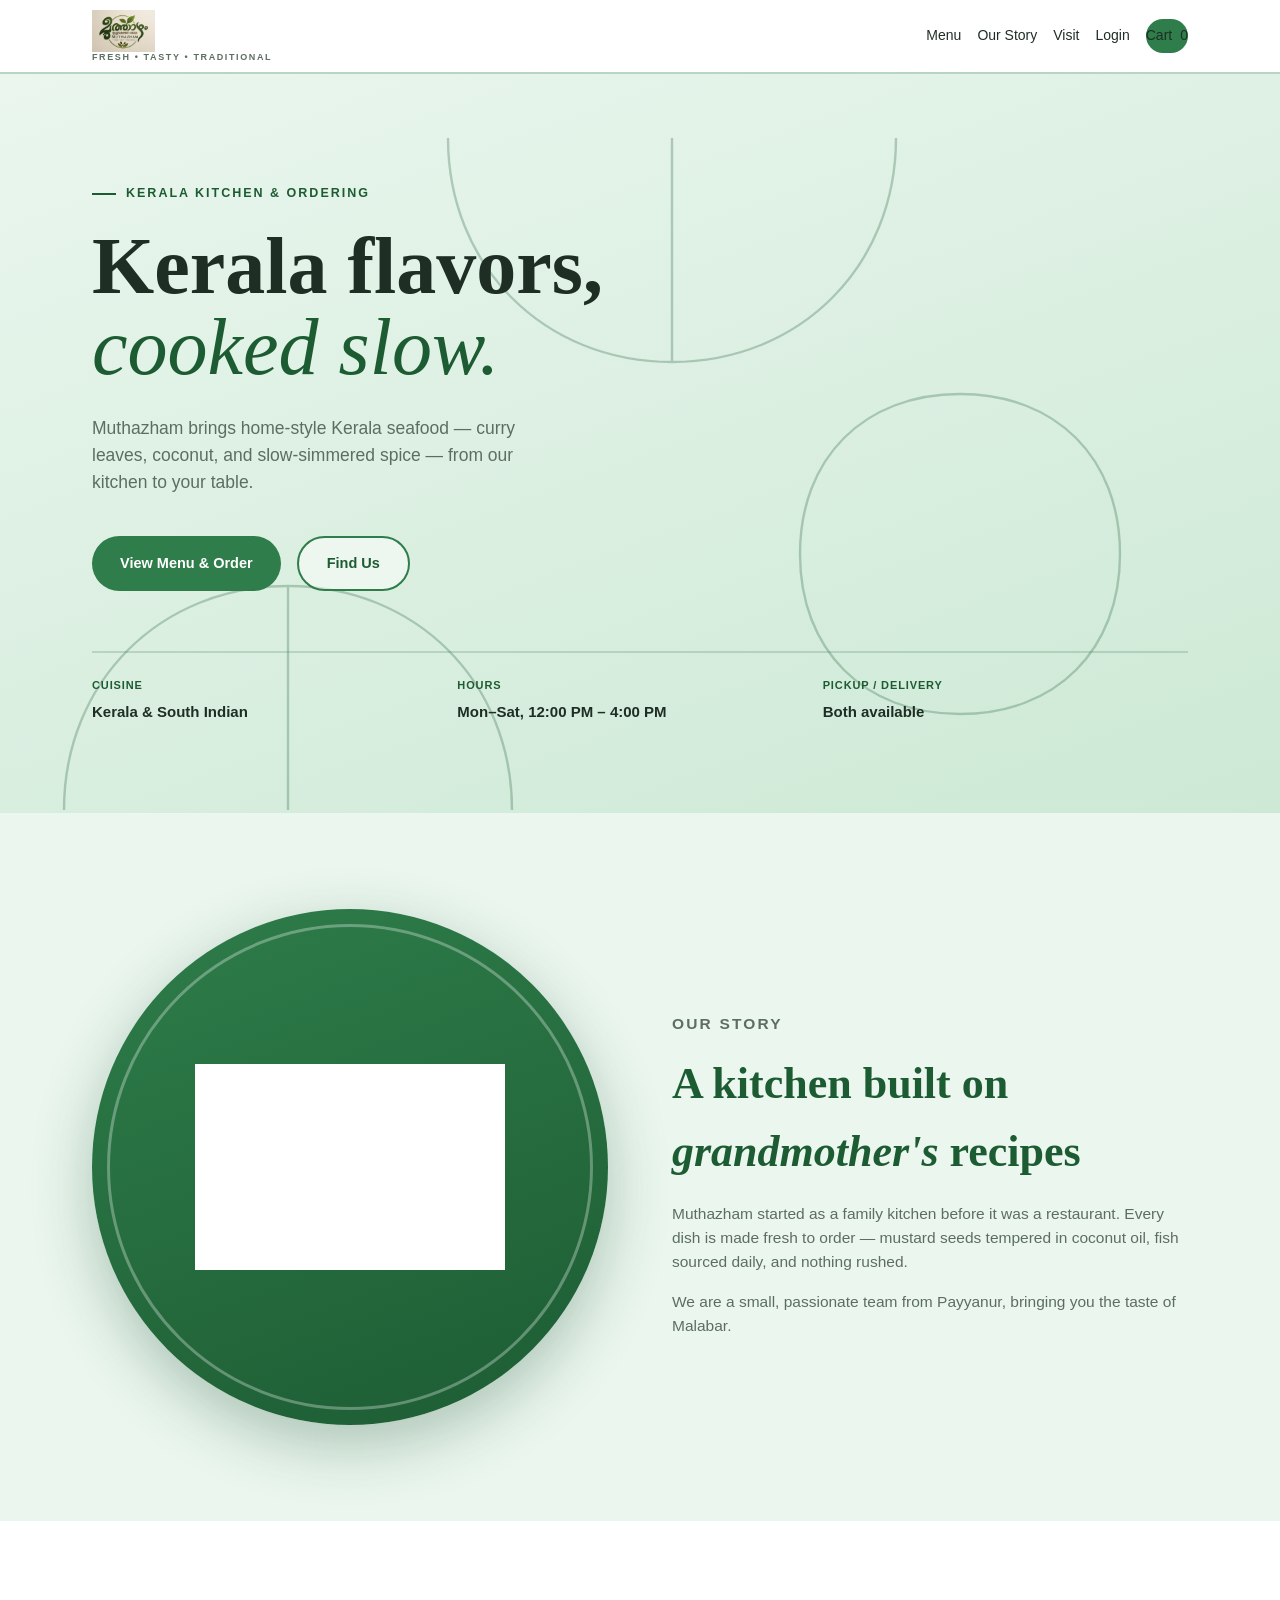
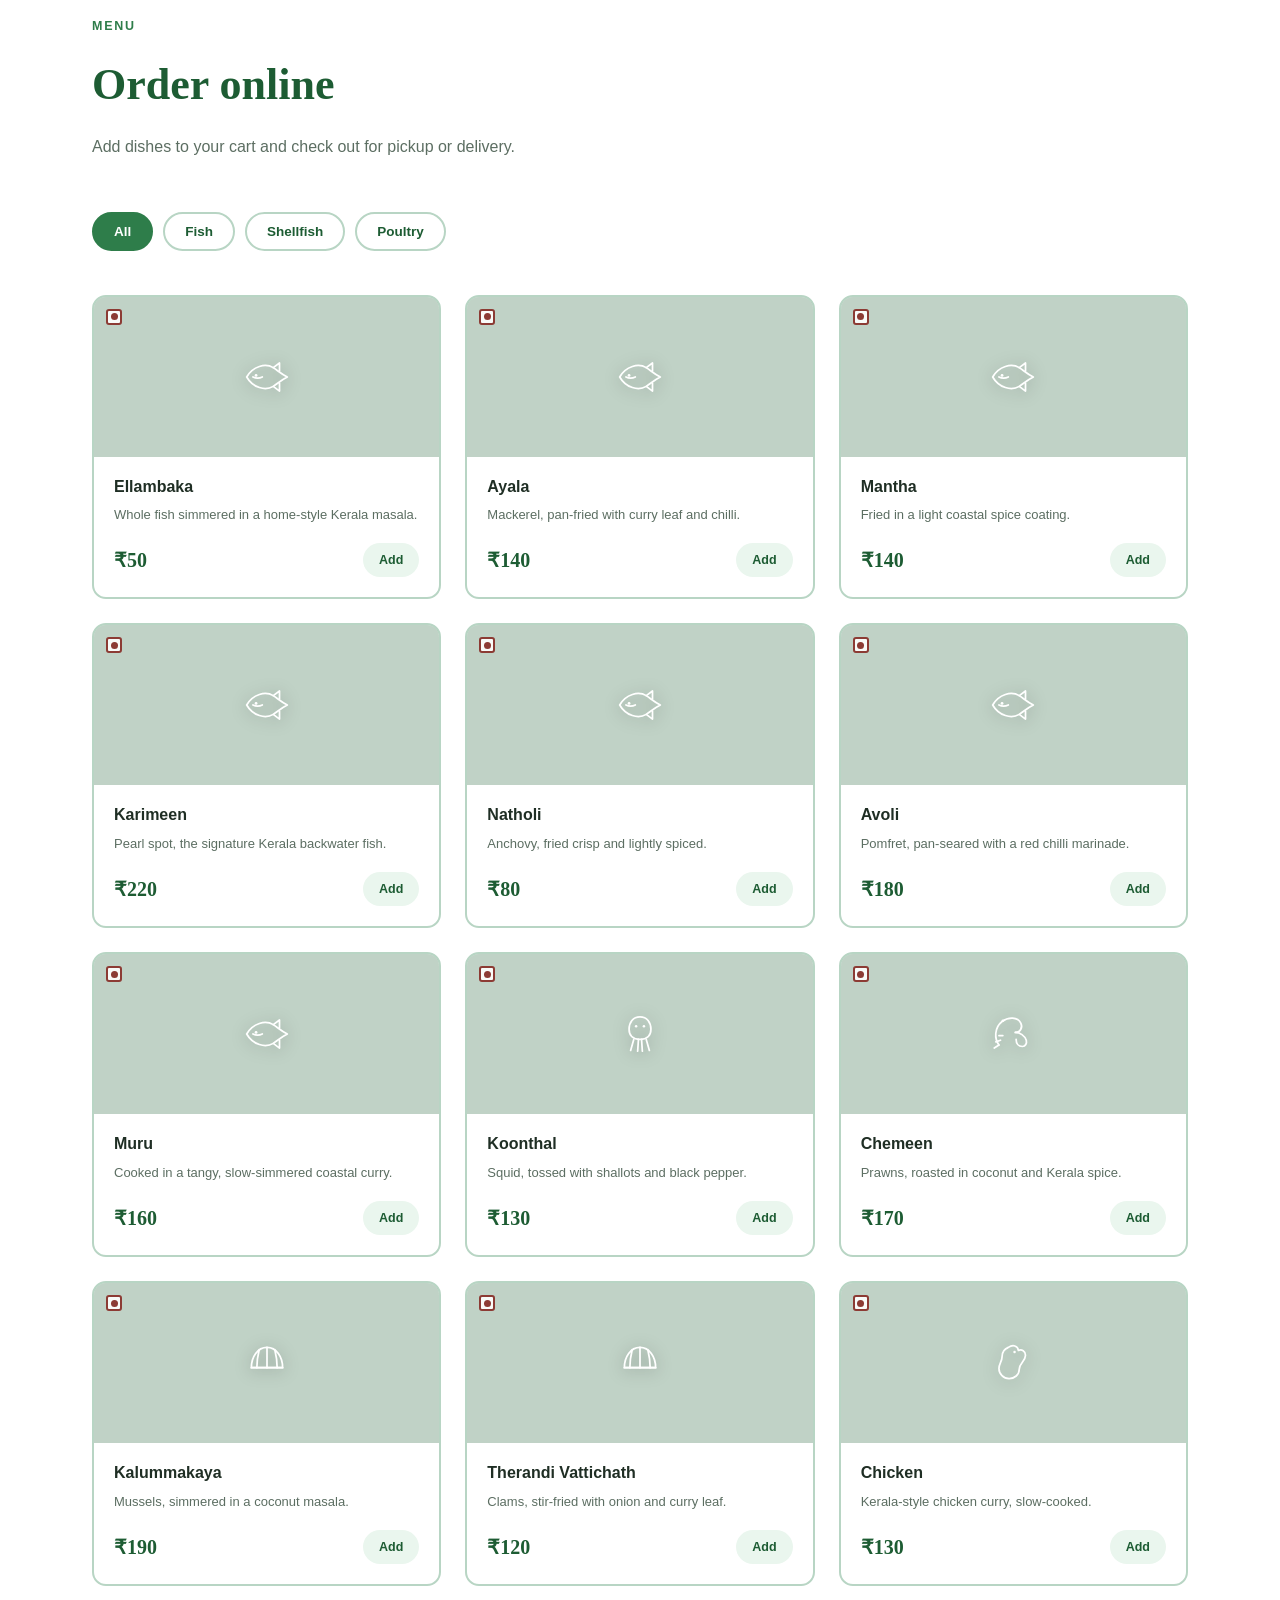
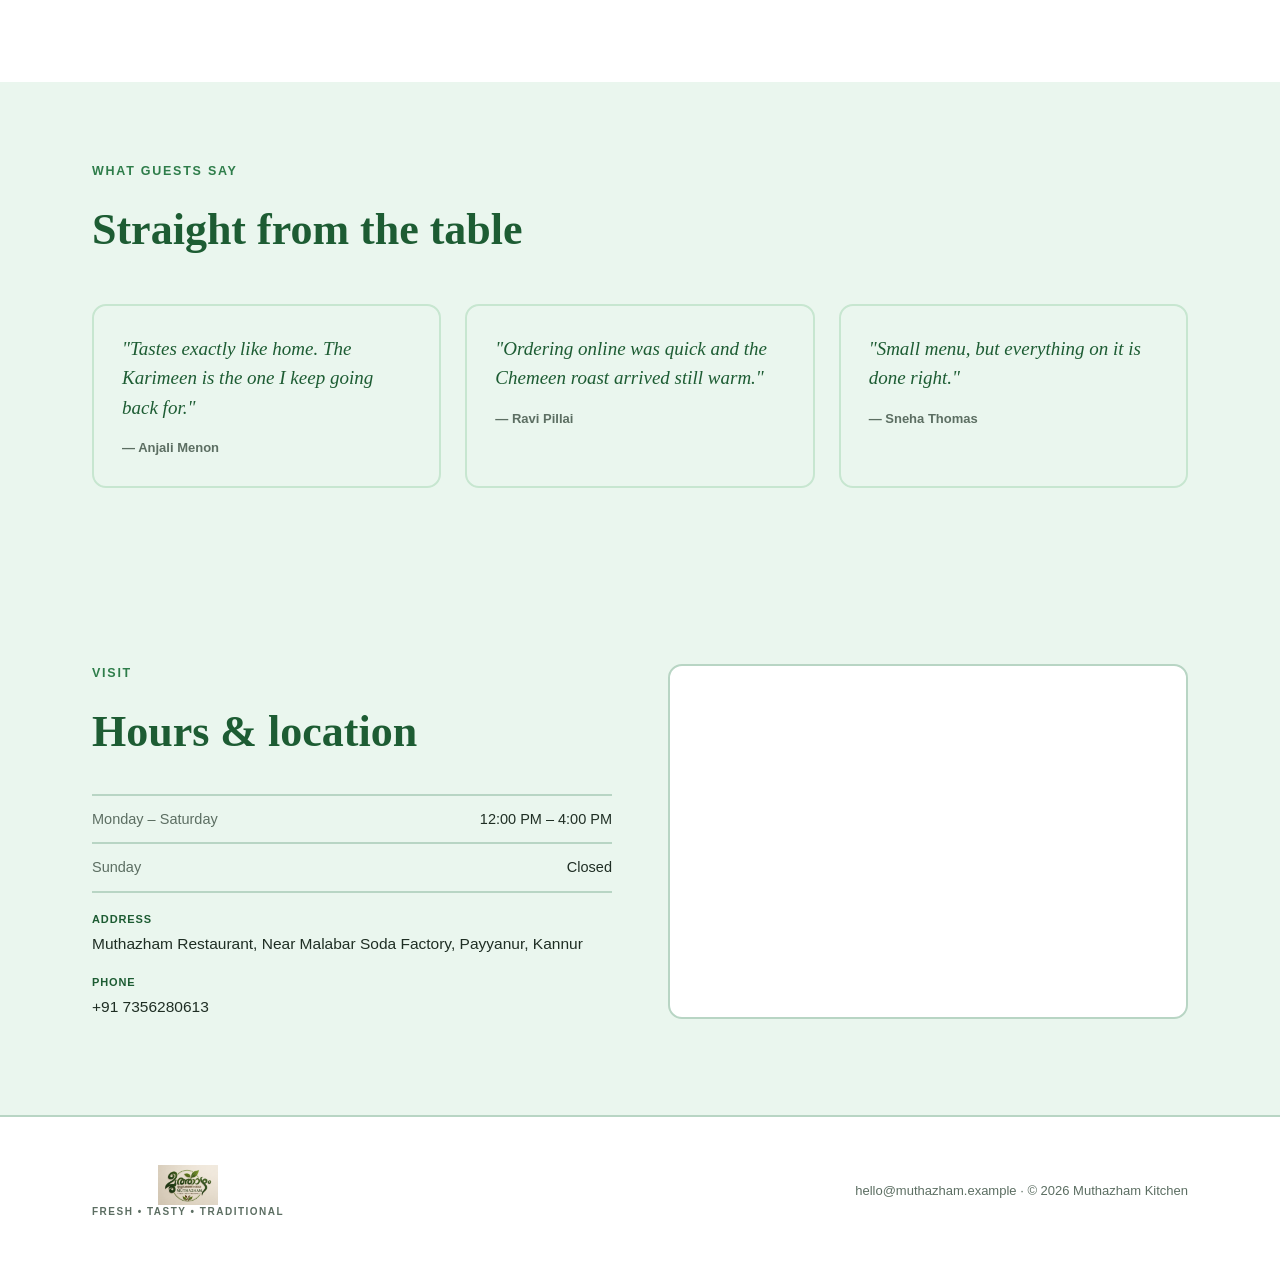
==== commit 02ec76ac: "Update Index.html Fiels connected" ====
--- a/Index.html
+++ b/Index.html
@@ -7,13 +7,13 @@
 <link rel="preconnect" href="https://fonts.googleapis.com">
 <link rel="preconnect" href="https://fonts.gstatic.com" crossorigin>
 <link href="https://fonts.googleapis.com/css2?family=Cormorant+Garamond:ital,wght@0,500;0,600;1,500;1,600&family=Work+Sans:wght@400;500;600;700&display=swap" rel="stylesheet">
-<link rel="stylesheet" href="styles.css">
+<link rel="stylesheet" href="Styles.css">
 </head>
 <body>
 
 <header>
   <div class="nav-inner">
-    <a href="index.html" class="logo">
+    <a href="Index.html" class="logo">
       <img src="logo.png" alt="Muthazham" class="logo-img">
       <span class="logo-tagline">FRESH • TASTY • TRADITIONAL</span>
     </a>
--- a/Styles.css
+++ b/Styles.css
@@ -0,0 +1,981 @@
+:root {
+  --leaf: #2E7D4A;
+  --leaf-dark: #1D5C33;
+  --leaf-bolder: #1A4F2C;
+  --mint: #EAF6EE;
+  --sage: #C7E6D0;
+  --white: #FFFFFF;
+  --ink: #1F2E24;
+  --slate: #5C6E62;
+  --maroon: #8C3B34;
+  --line: #B8D5C4;
+}
+* {
+  margin: 0;
+  padding: 0;
+  box-sizing: border-box;
+}
+html {
+  scroll-behavior: smooth;
+}
+body {
+  background: var(--white);
+  color: var(--ink);
+  font-family: 'Work Sans', sans-serif;
+  line-height: 1.55;
+  -webkit-font-smoothing: antialiased;
+}
+a {
+  color: inherit;
+  text-decoration: none;
+}
+button {
+  font-family: inherit;
+  cursor: pointer;
+  border: none;
+  background: none;
+}
+::selection {
+  background: var(--sage);
+  color: var(--leaf-dark);
+}
+img,
+svg {
+  display: block;
+}
+.wrap {
+  max-width: 1160px;
+  margin: 0 auto;
+  padding: 0 32px;
+}
+@media (max-width: 640px) {
+  .wrap {
+    padding: 0 20px;
+  }
+}
+
+/* HEADER */
+header {
+  position: sticky;
+  top: 0;
+  z-index: 60;
+  background: rgba(255, 255, 255, .95);
+  backdrop-filter: blur(8px);
+  border-bottom: 2px solid var(--line);
+}
+.nav-inner {
+  max-width: 1160px;
+  margin: 0 auto;
+  padding: 10px 32px;
+  display: flex;
+  align-items: center;
+  justify-content: space-between;
+  flex-wrap: wrap;
+  gap: 12px;
+}
+
+/* LOGO - Image based */
+.logo {
+  display: flex;
+  flex-direction: column;
+  align-items: flex-start;
+  line-height: 1.05;
+}
+.logo-img {
+  height: 42px;
+  width: auto;
+  display: block;
+}
+.logo-tagline {
+  font-size: 9px;
+  font-weight: 600;
+  letter-spacing: 0.18em;
+  color: var(--slate);
+  text-transform: uppercase;
+  margin-top: 1px;
+}
+
+.nav-links {
+  display: flex;
+  gap: 16px;
+  align-items: center;
+  flex-wrap: wrap;
+}
+.nav-links a {
+  font-size: 14px;
+  font-weight: 500;
+  color: var(--ink);
+  padding: 6px 0;
+}
+.nav-links a:hover {
+  color: var(--leaf);
+}
+.cart-btn {
+  position: relative;
+  display: flex;
+  align-items: center;
+  gap: 8px;
+  background: var(--leaf);
+  color: #fff;
+  padding: 8px 16px;
+  border-radius: 30px;
+  font-size: 13px;
+  font-weight: 600;
+}
+.cart-btn:hover {
+  background: var(--leaf-dark);
+}
+.cart-badge {
+  position: absolute;
+  top: -6px;
+  right: -6px;
+  background: var(--maroon);
+  color: #fff;
+  font-size: 10.5px;
+  width: 19px;
+  height: 19px;
+  border-radius: 50%;
+  display: flex;
+  align-items: center;
+  justify-content: center;
+  font-weight: 700;
+}
+.profile-badge {
+  display: flex;
+  align-items: center;
+  gap: 8px;
+  background: var(--mint);
+  padding: 5px 12px 5px 8px;
+  border-radius: 30px;
+  font-size: 13px;
+  font-weight: 600;
+  color: var(--leaf-dark);
+}
+.profile-badge .avatar {
+  width: 26px;
+  height: 26px;
+  border-radius: 50%;
+  background: var(--leaf);
+  color: #fff;
+  display: flex;
+  align-items: center;
+  justify-content: center;
+  font-weight: 700;
+  font-size: 13px;
+}
+
+@media (max-width: 640px) {
+  .nav-inner {
+    padding: 8px 16px;
+  }
+  .logo-img {
+    height: 32px;
+  }
+  .logo-tagline {
+    font-size: 7px;
+  }
+  .nav-links a:not(.cart-link):not(.login-link):not(.profile-badge) {
+    display: none;
+  }
+  .cart-btn {
+    padding: 6px 12px;
+    font-size: 12px;
+  }
+}
+
+/* HERO - Bolder Green */
+.hero {
+  position: relative;
+  background: linear-gradient(160deg, var(--mint), var(--sage) 120%);
+  color: var(--ink);
+  overflow: hidden;
+  padding: 110px 0 90px;
+}
+.hero-leaves {
+  position: absolute;
+  inset: 0;
+  opacity: .5;
+  pointer-events: none;
+}
+.hero-inner {
+  position: relative;
+  z-index: 2;
+  max-width: 1160px;
+  margin: 0 auto;
+  padding: 0 32px;
+}
+.eyebrow {
+  font-size: 12.5px;
+  letter-spacing: .16em;
+  text-transform: uppercase;
+  color: var(--leaf-dark);
+  font-weight: 700;
+  display: flex;
+  align-items: center;
+  gap: 10px;
+  margin-bottom: 22px;
+}
+.eyebrow::before {
+  content: "";
+  width: 24px;
+  height: 2px;
+  background: var(--leaf-dark);
+}
+h1.hero-title {
+  font-family: 'Cormorant Garamond', serif;
+  font-weight: 600;
+  font-size: clamp(44px, 7vw, 80px);
+  line-height: 1.02;
+  max-width: 15ch;
+  color: var(--ink);
+}
+h1.hero-title em {
+  font-style: italic;
+  font-weight: 500;
+  color: var(--leaf-dark);
+}
+.hero-sub {
+  margin-top: 26px;
+  font-size: 17.5px;
+  color: var(--slate);
+  max-width: 46ch;
+}
+.hero-ctas {
+  margin-top: 40px;
+  display: flex;
+  gap: 16px;
+  flex-wrap: wrap;
+}
+.btn {
+  padding: 14px 28px;
+  border-radius: 30px;
+  font-size: 14.5px;
+  font-weight: 600;
+  transition: transform .15s, background .15s;
+  display: inline-flex;
+  align-items: center;
+  gap: 8px;
+}
+.btn:hover {
+  transform: translateY(-1px);
+}
+.btn-primary {
+  background: var(--leaf);
+  color: #fff;
+}
+.btn-primary:hover {
+  background: var(--leaf-dark);
+}
+.btn-ghost {
+  border: 2px solid var(--leaf);
+  color: var(--leaf-dark);
+  background: rgba(255, 255, 255, .5);
+}
+.btn-ghost:hover {
+  background: #fff;
+}
+.hero-info {
+  margin-top: 60px;
+  display: flex;
+  gap: 0;
+  border-top: 2px solid rgba(46, 106, 68, .2);
+  padding-top: 24px;
+  flex-wrap: wrap;
+}
+.hero-info .item {
+  flex: 1 1 160px;
+  padding-right: 20px;
+}
+.hero-info .k {
+  font-size: 11px;
+  letter-spacing: .08em;
+  text-transform: uppercase;
+  color: var(--leaf-dark);
+  font-weight: 700;
+}
+.hero-info .v {
+  margin-top: 6px;
+  font-size: 15px;
+  font-weight: 600;
+  color: var(--ink);
+}
+
+/* SECTIONS */
+section {
+  padding: 96px 0;
+}
+.section-head {
+  max-width: 640px;
+  margin-bottom: 52px;
+}
+.section-eyebrow {
+  font-size: 12.5px;
+  letter-spacing: .14em;
+  text-transform: uppercase;
+  color: var(--leaf);
+  font-weight: 700;
+  margin-bottom: 14px;
+}
+h2 {
+  font-family: 'Cormorant Garamond', serif;
+  font-weight: 600;
+  font-size: clamp(30px, 4vw, 44px);
+  color: var(--leaf-dark);
+}
+.lede {
+  margin-top: 16px;
+  font-size: 16px;
+  color: var(--slate);
+}
+
+/* STORY - Logo in Circle */
+.story {
+  background: var(--mint);
+}
+.story-grid {
+  display: grid;
+  grid-template-columns: 1fr 1fr;
+  gap: 64px;
+  align-items: center;
+}
+.story-plate {
+  aspect-ratio: 1/1;
+  background: linear-gradient(160deg, var(--leaf), var(--leaf-dark));
+  position: relative;
+  border-radius: 50%;
+  display: flex;
+  align-items: center;
+  justify-content: center;
+  box-shadow: 0 20px 60px rgba(30, 80, 50, 0.3);
+}
+.story-plate::after {
+  content: "";
+  position: absolute;
+  inset: 15px;
+  border: 3px solid rgba(255, 255, 255, 0.3);
+  border-radius: 50%;
+}
+.story-logo {
+  width: 60%;
+  height: auto;
+  position: relative;
+  z-index: 2;
+  filter: brightness(0) invert(1);
+}
+.story-text p {
+  color: var(--slate);
+  margin-top: 16px;
+  font-size: 15.5px;
+}
+@media (max-width: 820px) {
+  .story-grid {
+    grid-template-columns: 1fr;
+    gap: 36px;
+  }
+  .story-plate {
+    max-width: 320px;
+    margin: 0 auto;
+  }
+}
+
+/* MENU - With Images */
+.cat-tabs {
+  display: flex;
+  gap: 10px;
+  flex-wrap: wrap;
+  margin-bottom: 44px;
+}
+.cat-tab {
+  padding: 10px 20px;
+  border-radius: 24px;
+  font-size: 13.5px;
+  font-weight: 600;
+  color: var(--leaf-dark);
+  border: 2px solid var(--line);
+  background: #fff;
+  transition: background .15s, color .15s, border-color .15s;
+}
+.cat-tab:hover {
+  border-color: var(--leaf);
+}
+.cat-tab.active {
+  background: var(--leaf);
+  color: #fff;
+  border-color: var(--leaf);
+}
+.menu-grid {
+  display: grid;
+  grid-template-columns: repeat(3, 1fr);
+  gap: 24px;
+}
+@media (max-width: 960px) {
+  .menu-grid {
+    grid-template-columns: repeat(2, 1fr);
+  }
+}
+@media (max-width: 640px) {
+  .menu-grid {
+    grid-template-columns: 1fr;
+  }
+}
+.item-card {
+  border: 2px solid var(--line);
+  border-radius: 14px;
+  overflow: hidden;
+  background: #fff;
+  display: flex;
+  flex-direction: column;
+  transition: box-shadow .2s, transform .2s;
+}
+.item-card:hover {
+  box-shadow: 0 20px 40px -24px rgba(46, 125, 74, 0.4);
+  transform: translateY(-2px);
+  border-color: var(--leaf);
+}
+.item-visual {
+  height: 160px;
+  position: relative;
+  display: flex;
+  align-items: center;
+  justify-content: center;
+}
+.item-visual svg {
+  width: 50px;
+  height: 50px;
+  filter: drop-shadow(0 2px 8px rgba(0,0,0,0.3));
+}
+.diet-dot {
+  position: absolute;
+  top: 12px;
+  left: 12px;
+  width: 16px;
+  height: 16px;
+  border: 2px solid;
+  border-radius: 3px;
+  display: flex;
+  align-items: center;
+  justify-content: center;
+  background: rgba(255,255,255,0.9);
+  z-index: 2;
+}
+.diet-dot .d {
+  width: 7px;
+  height: 7px;
+  border-radius: 50%;
+}
+.diet-dot.nonveg {
+  border-color: var(--maroon);
+}
+.diet-dot.nonveg .d {
+  background: var(--maroon);
+}
+.item-body {
+  padding: 18px 20px 20px;
+  display: flex;
+  flex-direction: column;
+  gap: 6px;
+  flex: 1;
+}
+.item-name {
+  font-weight: 600;
+  font-size: 16px;
+  color: var(--ink);
+}
+.item-desc {
+  font-size: 13px;
+  color: var(--slate);
+  flex: 1;
+}
+.item-foot {
+  display: flex;
+  align-items: center;
+  justify-content: space-between;
+  margin-top: 12px;
+}
+.item-price {
+  font-family: 'Cormorant Garamond', serif;
+  font-weight: 600;
+  font-size: 20px;
+  color: var(--leaf-dark);
+}
+.add-btn {
+  background: var(--mint);
+  color: var(--leaf-dark);
+  font-size: 12.5px;
+  font-weight: 700;
+  padding: 8px 14px;
+  border-radius: 20px;
+  transition: background .15s, color .15s;
+  border: 2px solid transparent;
+}
+.add-btn:hover {
+  background: var(--leaf);
+  color: #fff;
+  border-color: var(--leaf);
+}
+.add-btn.added {
+  background: var(--leaf-dark);
+  color: #fff;
+}
+
+/* TESTIMONIALS */
+.testi-grid {
+  display: grid;
+  grid-template-columns: repeat(3, 1fr);
+  gap: 24px;
+}
+@media (max-width: 860px) {
+  .testi-grid {
+    grid-template-columns: 1fr;
+  }
+}
+.testi-card {
+  background: var(--mint);
+  border-radius: 14px;
+  padding: 28px;
+  border: 2px solid var(--sage);
+}
+.testi-quote {
+  font-family: 'Cormorant Garamond', serif;
+  font-style: italic;
+  font-size: 19px;
+  color: var(--leaf-dark);
+}
+.testi-name {
+  margin-top: 16px;
+  font-size: 13px;
+  font-weight: 600;
+  color: var(--slate);
+}
+
+/* VISIT */
+.visit {
+  background: var(--mint);
+}
+.visit-grid {
+  display: grid;
+  grid-template-columns: 1fr 1fr;
+  gap: 56px;
+}
+@media (max-width: 820px) {
+  .visit-grid {
+    grid-template-columns: 1fr;
+    gap: 36px;
+  }
+}
+.hours-row {
+  display: flex;
+  justify-content: space-between;
+  padding: 12px 0;
+  border-top: 2px solid var(--line);
+  font-size: 14.5px;
+}
+.hours-row:last-child {
+  border-bottom: 2px solid var(--line);
+}
+.hours-row .day {
+  color: var(--slate);
+}
+.visit-map {
+  border-radius: 14px;
+  border: 2px solid var(--line);
+  min-height: 280px;
+  overflow: hidden;
+  display: flex;
+  align-items: center;
+  justify-content: center;
+  background: #fff;
+  font-size: 13px;
+  color: var(--slate);
+  text-align: center;
+  padding: 24px;
+}
+.visit-map iframe {
+  width: 100%;
+  height: 280px;
+  border: 0;
+}
+.contact-item {
+  margin-top: 18px;
+}
+.contact-item .k {
+  font-size: 11px;
+  letter-spacing: .08em;
+  text-transform: uppercase;
+  color: var(--leaf-dark);
+  font-weight: 700;
+}
+.contact-item .v {
+  margin-top: 4px;
+  font-size: 15.5px;
+  font-weight: 500;
+}
+
+/* FOOTER */
+footer {
+  padding: 48px 0;
+  border-top: 2px solid var(--line);
+}
+.footer-inner {
+  display: flex;
+  justify-content: space-between;
+  align-items: center;
+  flex-wrap: wrap;
+  gap: 16px;
+}
+.footer-note {
+  font-size: 13px;
+  color: var(--slate);
+}
+
+/* PAGE HERO */
+.page-hero {
+  background: var(--mint);
+  padding: 64px 0 48px;
+  border-bottom: 2px solid var(--line);
+}
+.page-hero .section-eyebrow {
+  margin-bottom: 10px;
+}
+.page-hero h1 {
+  font-family: 'Cormorant Garamond', serif;
+  font-weight: 600;
+  font-size: clamp(32px, 5vw, 48px);
+  color: var(--leaf-dark);
+}
+
+/* CART */
+.cart-layout {
+  display: grid;
+  grid-template-columns: 1.6fr 1fr;
+  gap: 48px;
+  align-items: start;
+}
+@media (max-width: 900px) {
+  .cart-layout {
+    grid-template-columns: 1fr;
+  }
+}
+.cart-list {
+  border: 2px solid var(--line);
+  border-radius: 14px;
+  overflow: hidden;
+  background: #fff;
+}
+.cart-row {
+  display: flex;
+  gap: 16px;
+  padding: 20px;
+  border-bottom: 2px solid var(--line);
+}
+.cart-row:last-child {
+  border-bottom: none;
+}
+.cart-thumb {
+  width: 60px;
+  height: 60px;
+  border-radius: 12px;
+  background: radial-gradient(circle at 30% 30%, var(--sage), var(--leaf) 75%);
+  flex: none;
+  display: flex;
+  align-items: center;
+  justify-content: center;
+}
+.cart-thumb svg {
+  width: 30px;
+  height: 30px;
+}
+.cart-row-body {
+  flex: 1;
+}
+.cart-row-name {
+  font-size: 15px;
+  font-weight: 600;
+}
+.cart-row-price {
+  font-size: 13px;
+  color: var(--slate);
+  margin-top: 2px;
+}
+.qty-ctrl {
+  display: flex;
+  align-items: center;
+  gap: 10px;
+  margin-top: 10px;
+}
+.qty-btn {
+  width: 26px;
+  height: 26px;
+  border: 2px solid var(--line);
+  border-radius: 6px;
+  font-size: 14px;
+  color: var(--leaf-dark);
+}
+.qty-btn:hover {
+  background: var(--mint);
+}
+.qty-num {
+  font-size: 14px;
+  font-weight: 600;
+  min-width: 16px;
+  text-align: center;
+}
+.remove-link {
+  font-size: 11.5px;
+  color: var(--maroon);
+  margin-left: auto;
+  font-weight: 600;
+}
+.line-total {
+  font-family: 'Cormorant Garamond', serif;
+  font-weight: 600;
+  font-size: 19px;
+  color: var(--leaf-dark);
+  align-self: flex-start;
+}
+.empty-cart {
+  padding: 70px 24px;
+  text-align: center;
+  color: var(--slate);
+  font-size: 14px;
+  border: 2px solid var(--line);
+  border-radius: 14px;
+  background: #fff;
+}
+.empty-cart a {
+  color: var(--leaf-dark);
+  font-weight: 600;
+}
+
+/* SUMMARY */
+.summary-card {
+  border: 2px solid var(--line);
+  border-radius: 14px;
+  background: #fff;
+  padding: 26px;
+  position: sticky;
+  top: 100px;
+}
+.summary-card h3 {
+  font-family: 'Cormorant Garamond', serif;
+  font-size: 21px;
+  color: var(--leaf-dark);
+  margin-bottom: 16px;
+}
+.subtotal-row {
+  display: flex;
+  justify-content: space-between;
+  font-size: 15px;
+  font-weight: 600;
+  margin-bottom: 18px;
+  padding-top: 14px;
+  border-top: 2px solid var(--line);
+}
+.subtotal-row .amt {
+  font-family: 'Cormorant Garamond', serif;
+  font-size: 22px;
+  color: var(--leaf-dark);
+}
+.fulfil-toggle {
+  display: flex;
+  gap: 10px;
+  margin: 8px 0 18px;
+}
+.fulfil-opt {
+  flex: 1;
+  padding: 10px;
+  text-align: center;
+  border: 2px solid var(--line);
+  border-radius: 8px;
+  font-size: 13px;
+  font-weight: 600;
+  color: var(--slate);
+}
+.fulfil-opt.active {
+  border-color: var(--leaf);
+  background: var(--mint);
+  color: var(--leaf-dark);
+}
+.field {
+  margin-top: 14px;
+}
+.field label {
+  font-size: 12.5px;
+  font-weight: 600;
+  color: var(--ink);
+  display: block;
+  margin-bottom: 6px;
+}
+.field input,
+.field textarea {
+  width: 100%;
+  padding: 11px 14px;
+  border: 2px solid var(--line);
+  border-radius: 8px;
+  font-size: 14px;
+  font-family: inherit;
+  color: var(--ink);
+}
+.field input:focus,
+.field textarea:focus {
+  border-color: var(--leaf);
+}
+.checkout-btn {
+  width: 100%;
+  background: var(--leaf);
+  color: #fff;
+  padding: 15px;
+  border-radius: 12px;
+  font-weight: 700;
+  font-size: 14.5px;
+  margin-top: 20px;
+}
+.checkout-btn:hover {
+  background: var(--leaf-dark);
+}
+.checkout-btn:disabled {
+  background: var(--line);
+  color: var(--slate);
+  cursor: not-allowed;
+}
+
+.confirm {
+  text-align: center;
+  padding: 12px 0;
+}
+.confirm-ring {
+  width: 64px;
+  height: 64px;
+  border-radius: 50%;
+  background: var(--mint);
+  color: var(--leaf);
+  font-size: 28px;
+  display: flex;
+  align-items: center;
+  justify-content: center;
+  margin: 0 auto 20px;
+  border: 3px solid var(--leaf);
+}
+.confirm h3 {
+  font-family: 'Cormorant Garamond', serif;
+  font-size: 24px;
+  color: var(--leaf-dark);
+}
+.confirm p {
+  margin-top: 10px;
+  font-size: 14px;
+  color: var(--slate);
+}
+.confirm .order-id {
+  margin-top: 16px;
+  font-family: 'Cormorant Garamond', serif;
+  font-size: 19px;
+  color: var(--leaf-dark);
+  font-weight: 600;
+}
+
+/* AUTH */
+.auth-shell {
+  max-width: 420px;
+  margin: 0 auto;
+  padding: 72px 0 100px;
+}
+.auth-card {
+  border: 2px solid var(--line);
+  border-radius: 16px;
+  background: #fff;
+  padding: 34px;
+}
+.auth-card h1 {
+  font-family: 'Cormorant Garamond', serif;
+  font-weight: 600;
+  font-size: 28px;
+  color: var(--leaf-dark);
+}
+.auth-card p.sub {
+  margin-top: 8px;
+  font-size: 13.5px;
+  color: var(--slate);
+}
+.auth-tabs {
+  display: flex;
+  gap: 8px;
+  margin: 22px 0 6px;
+  background: var(--mint);
+  border-radius: 10px;
+  padding: 4px;
+}
+.auth-tab {
+  flex: 1;
+  text-align: center;
+  padding: 10px;
+  border-radius: 8px;
+  font-size: 13px;
+  font-weight: 600;
+  color: var(--slate);
+}
+.auth-tab.active {
+  background: #fff;
+  color: var(--leaf-dark);
+  box-shadow: 0 4px 10px -4px rgba(46, 125, 74, 0.3);
+}
+.auth-submit {
+  width: 100%;
+  background: var(--leaf);
+  color: #fff;
+  padding: 14px;
+  border-radius: 12px;
+  font-weight: 700;
+  font-size: 14.5px;
+  margin-top: 22px;
+}
+.auth-submit:hover {
+  background: var(--leaf-dark);
+}
+.auth-foot {
+  margin-top: 18px;
+  text-align: center;
+  font-size: 13px;
+  color: var(--slate);
+}
+.auth-foot button {
+  color: var(--leaf-dark);
+  font-weight: 700;
+}
+.auth-success {
+  text-align: center;
+  padding: 10px 0;
+}
+
+/* TOAST */
+.toast {
+  position: fixed;
+  bottom: 28px;
+  left: 50%;
+  transform: translateX(-50%) translateY(20px);
+  background: var(--leaf-dark);
+  color: #fff;
+  padding: 13px 22px;
+  border-radius: 30px;
+  font-size: 13.5px;
+  font-weight: 600;
+  z-index: 110;
+  opacity: 0;
+  pointer-events: none;
+  transition: opacity .25s, transform .25s;
+}
+.toast.show {
+  opacity: 1;
+  transform: translateX(-50%) translateY(0);
+}
+
+/* REVEAL */
+.reveal {
+  opacity: 0;
+  transform: translateY(16px);
+  transition: opacity .55s ease, transform .55s ease;
+}
+.reveal.in {
+  opacity: 1;
+  transform: none;
+}
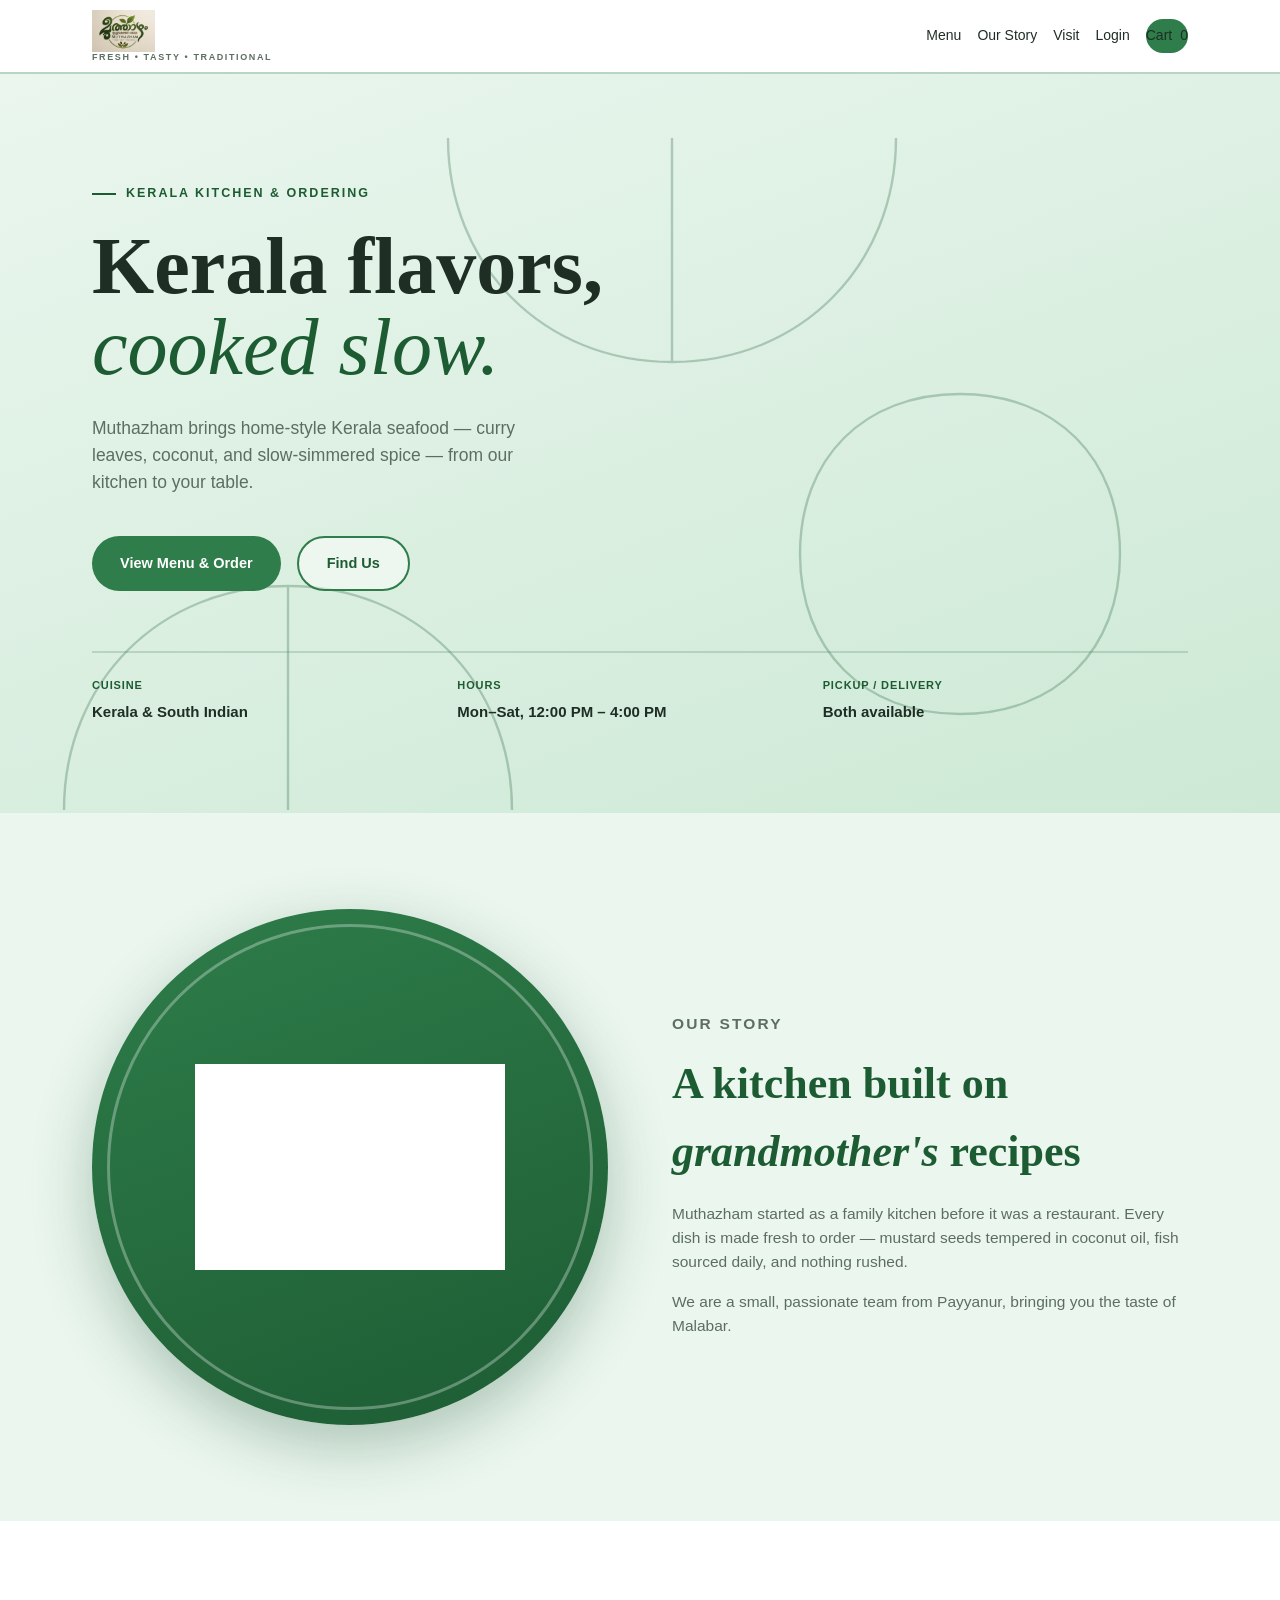
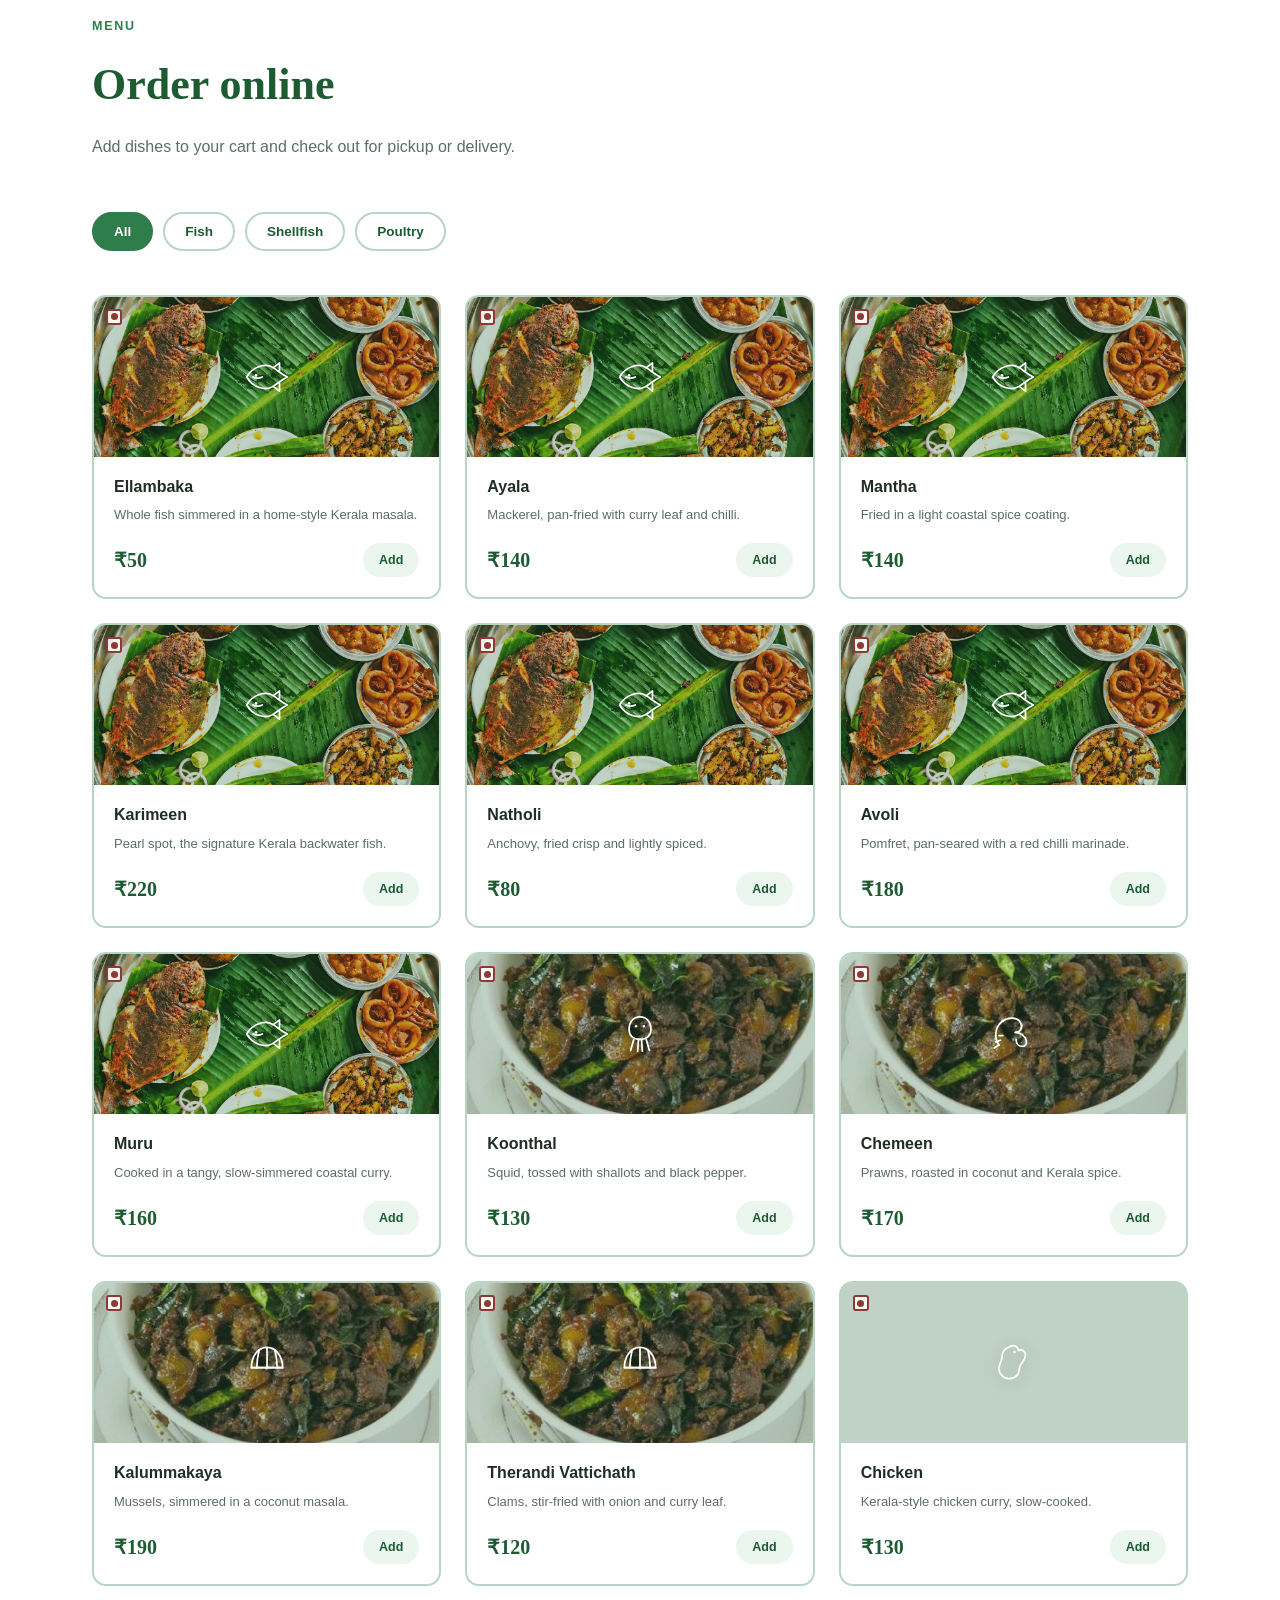
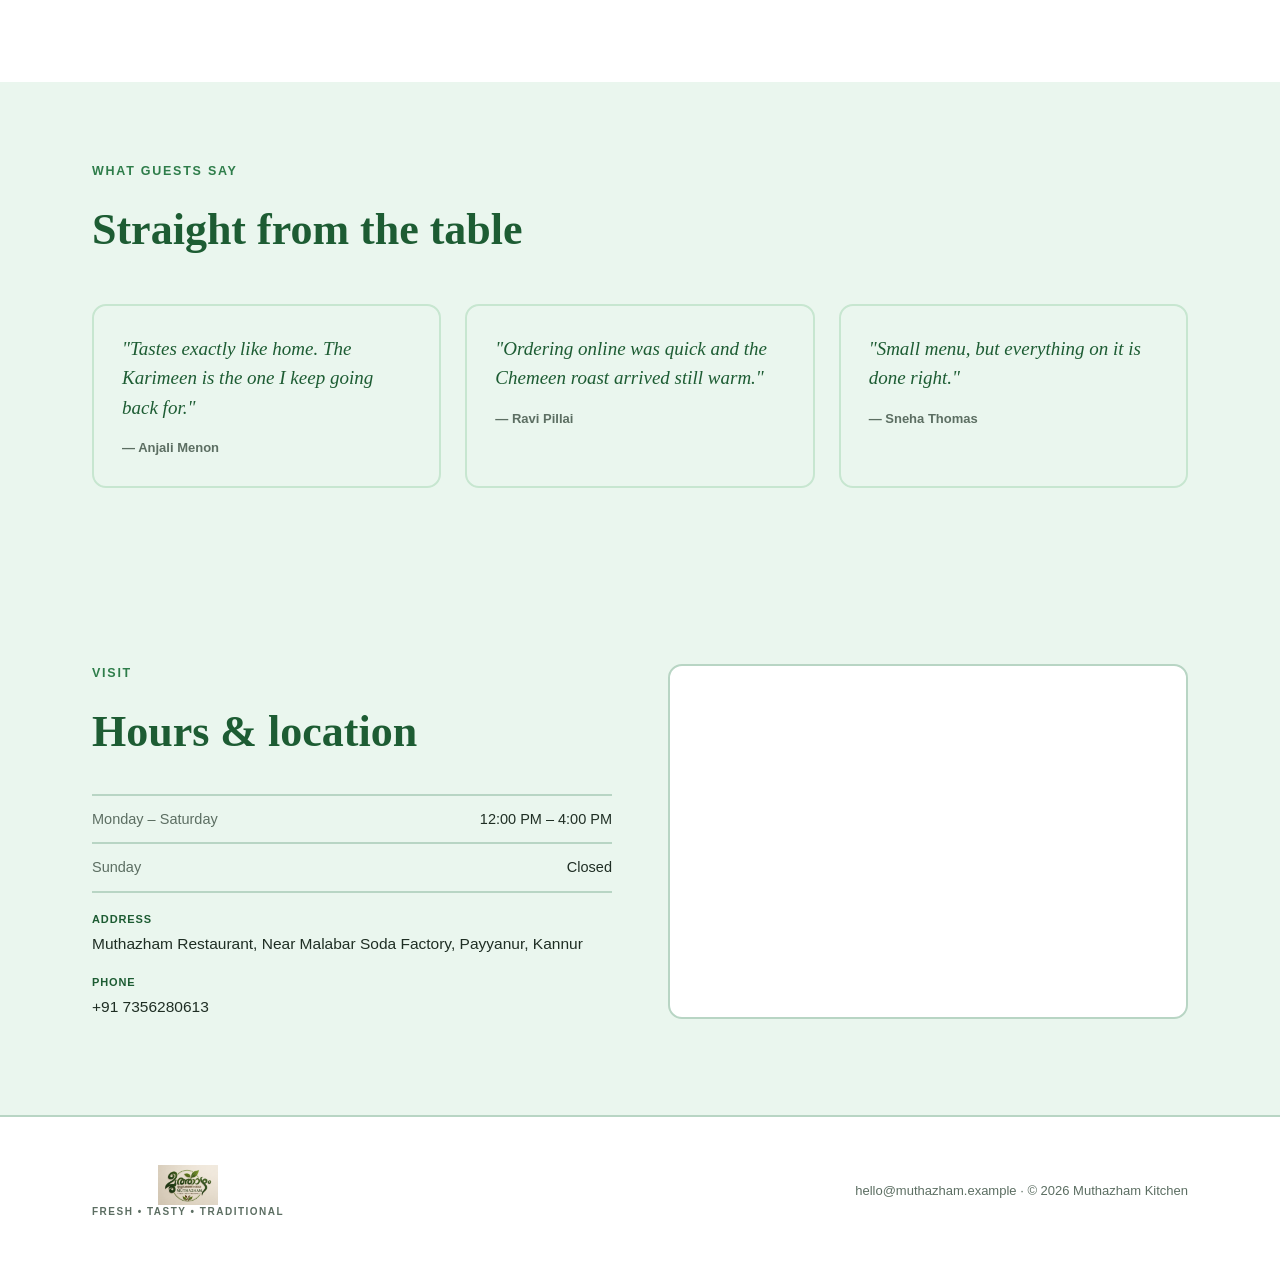
==== commit a304d5af: "Update Index.html" ====
--- a/Index.html
+++ b/Index.html
@@ -1,3 +1,4 @@
+
 <!DOCTYPE html>
 <html lang="en">
 <head>
@@ -17,16 +18,20 @@
       <img src="logo.png" alt="Muthazham" class="logo-img">
       <span class="logo-tagline">FRESH • TASTY • TRADITIONAL</span>
     </a>
+
     <nav class="nav-links">
-      <a href="index.html#menu">Menu</a>
-      <a href="index.html#story">Our Story</a>
-      <a href="index.html#visit">Visit</a>
-      <a href="login.html" class="login-link" id="navLoginBtn">Login</a>
+      <a href="Index.html#menu">Menu</a>
+      <a href="Index.html#story">Our Story</a>
+      <a href="Index.html#visit">Visit</a>
+
+      <a href="Login.html" class="login-link" id="navLoginBtn">Login</a>
+
       <span id="profileDisplay" style="display:none;" class="profile-badge">
         <span class="avatar" id="profileAvatar">U</span>
         <span id="profileName">User</span>
       </span>
-      <a href="cart.html" class="cart-btn cart-link" aria-label="Open cart">
+
+      <a href="Cart.html" class="cart-btn cart-link" aria-label="Open cart">
         Cart <span id="cartCount">0</span>
         <span class="cart-badge" id="cartBadge" style="display:none;"></span>
       </a>
@@ -35,8 +40,10 @@
 </header>
 
 <main id="top">
+
   <!-- HERO -->
   <section class="hero" style="padding-top:110px;">
+
     <svg class="hero-leaves" viewBox="0 0 800 500" xmlns="http://www.w3.org/2000/svg" preserveAspectRatio="xMidYMid slice">
       <g fill="none" stroke="#2E6A44" stroke-width="1.5" opacity=".6">
         <path d="M40,460 C40,380 100,320 180,320 C260,320 320,380 320,460" />
@@ -46,18 +53,38 @@
         <path d="M700,300 C700,360 660,400 600,400 C540,400 500,360 500,300 C500,240 540,200 600,200 C660,200 700,240 700,300 Z" />
       </g>
     </svg>
+
     <div class="hero-inner">
       <p class="eyebrow">Kerala Kitchen &amp; Ordering</p>
-      <h1 class="hero-title">Kerala flavors,<br><em>cooked slow.</em></h1>
-      <p class="hero-sub">Muthazham brings home-style Kerala seafood — curry leaves, coconut, and slow-simmered spice — from our kitchen to your table.</p>
+
+      <h1 class="hero-title">
+        Kerala flavors,<br><em>cooked slow.</em>
+      </h1>
+
+      <p class="hero-sub">
+        Muthazham brings home-style Kerala seafood — curry leaves, coconut, and slow-simmered spice — from our kitchen to your table.
+      </p>
+
       <div class="hero-ctas">
         <a href="#menu" class="btn btn-primary">View Menu &amp; Order</a>
         <a href="#visit" class="btn btn-ghost">Find Us</a>
       </div>
+
       <div class="hero-info">
-        <div class="item"><div class="k">Cuisine</div><div class="v">Kerala &amp; South Indian</div></div>
-        <div class="item"><div class="k">Hours</div><div class="v">Mon–Sat, 12:00 PM – 4:00 PM</div></div>
-        <div class="item"><div class="k">Pickup / Delivery</div><div class="v">Both available</div></div>
+        <div class="item">
+          <div class="k">Cuisine</div>
+          <div class="v">Kerala &amp; South Indian</div>
+        </div>
+
+        <div class="item">
+          <div class="k">Hours</div>
+          <div class="v">Mon–Sat, 12:00 PM – 4:00 PM</div>
+        </div>
+
+        <div class="item">
+          <div class="k">Pickup / Delivery</div>
+          <div class="v">Both available</div>
+        </div>
       </div>
     </div>
   </section>
@@ -66,15 +93,34 @@
   <section class="story" id="story">
     <div class="wrap">
       <div class="story-grid">
+
         <div class="story-plate reveal">
           <img src="logo.png" alt="Muthazham Logo" class="story-logo">
         </div>
+
         <div class="story-text reveal">
           <p class="section-eyebrow">Our Story</p>
-          <h2>A kitchen built on <em style="font-style:italic;color:var(--leaf-dark);">grandmother's</em> recipes</h2>
-          <p>Muthazham started as a family kitchen before it was a restaurant. Every dish is made fresh to order — mustard seeds tempered in coconut oil, fish sourced daily, and nothing rushed.</p>
-          <p>We are a small, passionate team from Payyanur, bringing you the taste of Malabar.</p>
-        </div>
+
+          <h2>
+            A kitchen built on
+            <em style="font-style:italic;color:var(--leaf-dark);">
+              grandmother's
+            </em>
+            recipes
+          </h2>
+
+          <p>
+            Muthazham started as a family kitchen before it was a restaurant.
+            Every dish is made fresh to order — mustard seeds tempered in
+            coconut oil, fish sourced daily, and nothing rushed.
+          </p>
+
+          <p>
+            We are a small, passionate team from Payyanur, bringing you the
+            taste of Malabar.
+          </p>
+        </div>
+
       </div>
     </div>
   </section>
@@ -82,27 +128,54 @@
   <!-- MENU -->
   <section id="menu">
     <div class="wrap">
+
       <div class="section-head reveal">
         <p class="section-eyebrow">Menu</p>
         <h2>Order online</h2>
-        <p class="lede">Add dishes to your cart and check out for pickup or delivery.</p>
-      </div>
+        <p class="lede">
+          Add dishes to your cart and check out for pickup or delivery.
+        </p>
+      </div>
+
       <div class="cat-tabs" id="catTabs"></div>
+
       <div class="menu-grid" id="menuGrid"></div>
+
     </div>
   </section>
 
   <!-- TESTIMONIALS -->
   <section style="background:var(--mint);padding-top:80px;padding-bottom:80px;">
     <div class="wrap">
+
       <div class="section-head reveal" style="margin-bottom:40px;">
         <p class="section-eyebrow">What guests say</p>
         <h2>Straight from the table</h2>
       </div>
+
       <div class="testi-grid">
-        <div class="testi-card reveal"><p class="testi-quote">"Tastes exactly like home. The Karimeen is the one I keep going back for."</p><p class="testi-name">— Anjali Menon</p></div>
-        <div class="testi-card reveal"><p class="testi-quote">"Ordering online was quick and the Chemeen roast arrived still warm."</p><p class="testi-name">— Ravi Pillai</p></div>
-        <div class="testi-card reveal"><p class="testi-quote">"Small menu, but everything on it is done right."</p><p class="testi-name">— Sneha Thomas</p></div>
+
+        <div class="testi-card reveal">
+          <p class="testi-quote">
+            "Tastes exactly like home. The Karimeen is the one I keep going back for."
+          </p>
+          <p class="testi-name">— Anjali Menon</p>
+        </div>
+
+        <div class="testi-card reveal">
+          <p class="testi-quote">
+            "Ordering online was quick and the Chemeen roast arrived still warm."
+          </p>
+          <p class="testi-name">— Ravi Pillai</p>
+        </div>
+
+        <div class="testi-card reveal">
+          <p class="testi-quote">
+            "Small menu, but everything on it is done right."
+          </p>
+          <p class="testi-name">— Sneha Thomas</p>
+        </div>
+
       </div>
     </div>
   </section>
@@ -110,89 +183,177 @@
   <!-- VISIT -->
   <section class="visit" id="visit">
     <div class="wrap">
+
       <div class="visit-grid">
+
         <div class="reveal">
           <p class="section-eyebrow">Visit</p>
           <h2>Hours &amp; location</h2>
+
           <div style="margin-top:28px;">
-            <div class="hours-row"><span class="day">Monday – Saturday</span><span>12:00 PM – 4:00 PM</span></div>
-            <div class="hours-row"><span class="day">Sunday</span><span>Closed</span></div>
-          </div>
-          <div class="contact-item"><div class="k">Address</div><div class="v">Muthazham Restaurant, Near Malabar Soda Factory, Payyanur, Kannur</div></div>
-          <div class="contact-item"><div class="k">Phone</div><div class="v"><a href="tel:+917356280613">+91 7356280613</a></div></div>
-        </div>
+
+            <div class="hours-row">
+              <span class="day">Monday – Saturday</span>
+              <span>12:00 PM – 4:00 PM</span>
+            </div>
+
+            <div class="hours-row">
+              <span class="day">Sunday</span>
+              <span>Closed</span>
+            </div>
+
+          </div>
+
+          <div class="contact-item">
+            <div class="k">Address</div>
+            <div class="v">
+              Muthazham Restaurant, Near Malabar Soda Factory,
+              Payyanur, Kannur
+            </div>
+          </div>
+
+          <div class="contact-item">
+            <div class="k">Phone</div>
+            <div class="v">
+              <a href="tel:+917356280613">+91 7356280613</a>
+            </div>
+          </div>
+        </div>
+
         <div class="visit-map reveal">
-          <iframe src="https://www.google.com/maps/embed?pb=!1m18!1m12!1m3!1d3897.123456789012!2d75.1234567!3d11.9876543!2m3!1f0!2f0!3f0!3m2!1i1024!2i768!4f13.1!3m3!1m2!1s0x0%3A0x0!2zMTHCsDU5JzE1LjYiTiA3NcKwMDcnMjEuMCJF!5e0!3m2!1sen!2sin!4v1612345678901" allowfullscreen="" loading="lazy"></iframe>
-        </div>
-      </div>
-    </div>
-  </section>
+          <iframe
+            src="https://www.google.com/maps/embed?pb=!1m18!1m12!1m3!1d3897.123456789012!2d75.1234567!3d11.9876543!2m3!1f0!2f0!3f0!3m2!1i1024!2i768!4f13.1!3m3!1m2!1s0x0%3A0x0!2zMTHCsDU5JzE1LjYiTiA3NcKwMDcnMjEuMCJF!5e0!3m2!1sen!2sin!4v1612345678901"
+            allowfullscreen=""
+            loading="lazy">
+          </iframe>
+        </div>
+
+      </div>
+    </div>
+  </section>
+
 </main>
 
 <footer>
   <div class="wrap footer-inner">
+
     <div class="logo" style="font-size:20px;text-align:center;display:flex;flex-direction:column;align-items:center;">
       <img src="logo.png" alt="Muthazham" style="height:40px;width:auto;">
-      <span class="logo-tagline" style="font-size:10px;letter-spacing:0.15em;margin-top:2px;">FRESH • TASTY • TRADITIONAL</span>
-    </div>
-    <p class="footer-note"><a href="mailto:hello@muthazham.example">hello@muthazham.example</a> · © 2026 Muthazham Kitchen</p>
+
+      <span class="logo-tagline" style="font-size:10px;letter-spacing:0.15em;margin-top:2px;">
+        FRESH • TASTY • TRADITIONAL
+      </span>
+    </div>
+
+    <p class="footer-note">
+      <a href="mailto:hello@muthazham.example">
+        hello@muthazham.example
+      </a>
+      · © 2026 Muthazham Kitchen
+    </p>
+
   </div>
 </footer>
 
 <div class="toast" id="toast"></div>
 
 <script src="Script.js"></script>
+
 <script>
   // Page-specific menu rendering
+
   let activeCat = 'All';
+
   const catTabs = document.getElementById('catTabs');
   const menuGrid = document.getElementById('menuGrid');
 
   function getCategoryImage(cat) {
     const images = {
-      'Fish': 'images/fish.jpg',
-      'Shellfish': 'images/shellfish.jpg',
-      'Poultry': 'images/chicken.jpg'
+      'Fish': 'fish.jpg',
+      'Shellfish': 'shellfish.jpg',
+      'Poultry': 'chicken.jpg'
     };
-    return images[cat] || 'images/default.jpg';
+
+    return images[cat] || 'fish.jpg';
   }
 
-  function renderTabs(){
+  function renderTabs() {
     catTabs.innerHTML = '';
+
     CATEGORIES.forEach(cat => {
       const btn = document.createElement('button');
+
       btn.className = 'cat-tab' + (cat === activeCat ? ' active' : '');
       btn.textContent = cat;
-      btn.addEventListener('click', () => { activeCat = cat; renderTabs(); renderMenu(); });
+
+      btn.addEventListener('click', () => {
+        activeCat = cat;
+        renderTabs();
+        renderMenu();
+      });
+
       catTabs.appendChild(btn);
     });
   }
 
-  function renderMenu(){
+  function renderMenu() {
     menuGrid.innerHTML = '';
-    const items = activeCat === 'All' ? MENU : MENU.filter(i => i.cat === activeCat);
+
+    const items = activeCat === 'All'
+      ? MENU
+      : MENU.filter(i => i.cat === activeCat);
+
     items.forEach(item => {
       const card = document.createElement('div');
+
       card.className = 'item-card';
+
       const imgSrc = getCategoryImage(item.cat);
+
       card.innerHTML = `
         <div class="item-visual" style="background:url('${imgSrc}') center/cover no-repeat;position:relative;">
+
           <div style="position:absolute;inset:0;background:rgba(46,106,68,0.3);"></div>
-          <div style="position:relative;z-index:1;">${iconSvg(item.icon)}</div>
-          <div class="diet-dot nonveg" style="position:absolute;top:12px;left:12px;z-index:2;"><span class="d"></span></div>
-        </div>
+
+          <div style="position:relative;z-index:1;">
+            ${iconSvg(item.icon)}
+          </div>
+
+          <div class="diet-dot nonveg" style="position:absolute;top:12px;left:12px;z-index:2;">
+            <span class="d"></span>
+          </div>
+
+        </div>
+
         <div class="item-body">
+
           <div class="item-name">${item.name}</div>
+
           <div class="item-desc">${item.desc}</div>
-          <div class="item-foot"><div class="item-price">${money(item.price)}</div><button class="add-btn" data-id="${item.id}">Add</button></div>
-        </div>`;
+
+          <div class="item-foot">
+            <div class="item-price">${money(item.price)}</div>
+            <button class="add-btn" data-id="${item.id}">Add</button>
+          </div>
+
+        </div>
+      `;
+
       menuGrid.appendChild(card);
+
       card.querySelector('.add-btn').addEventListener('click', (e) => {
         addToCart(item.id);
+
         const b = e.currentTarget;
+
         b.textContent = 'Added';
         b.classList.add('added');
-        setTimeout(() => { b.textContent = 'Add'; b.classList.remove('added'); }, 900);
+
+        setTimeout(() => {
+          b.textContent = 'Add';
+          b.classList.remove('added');
+        }, 900);
+
         showToast(item.name + ' added to cart');
         updateCartBadge();
       });
@@ -208,5 +369,6 @@
     updateUIForUser();
   });
 </script>
+
 </body>
 </html>
